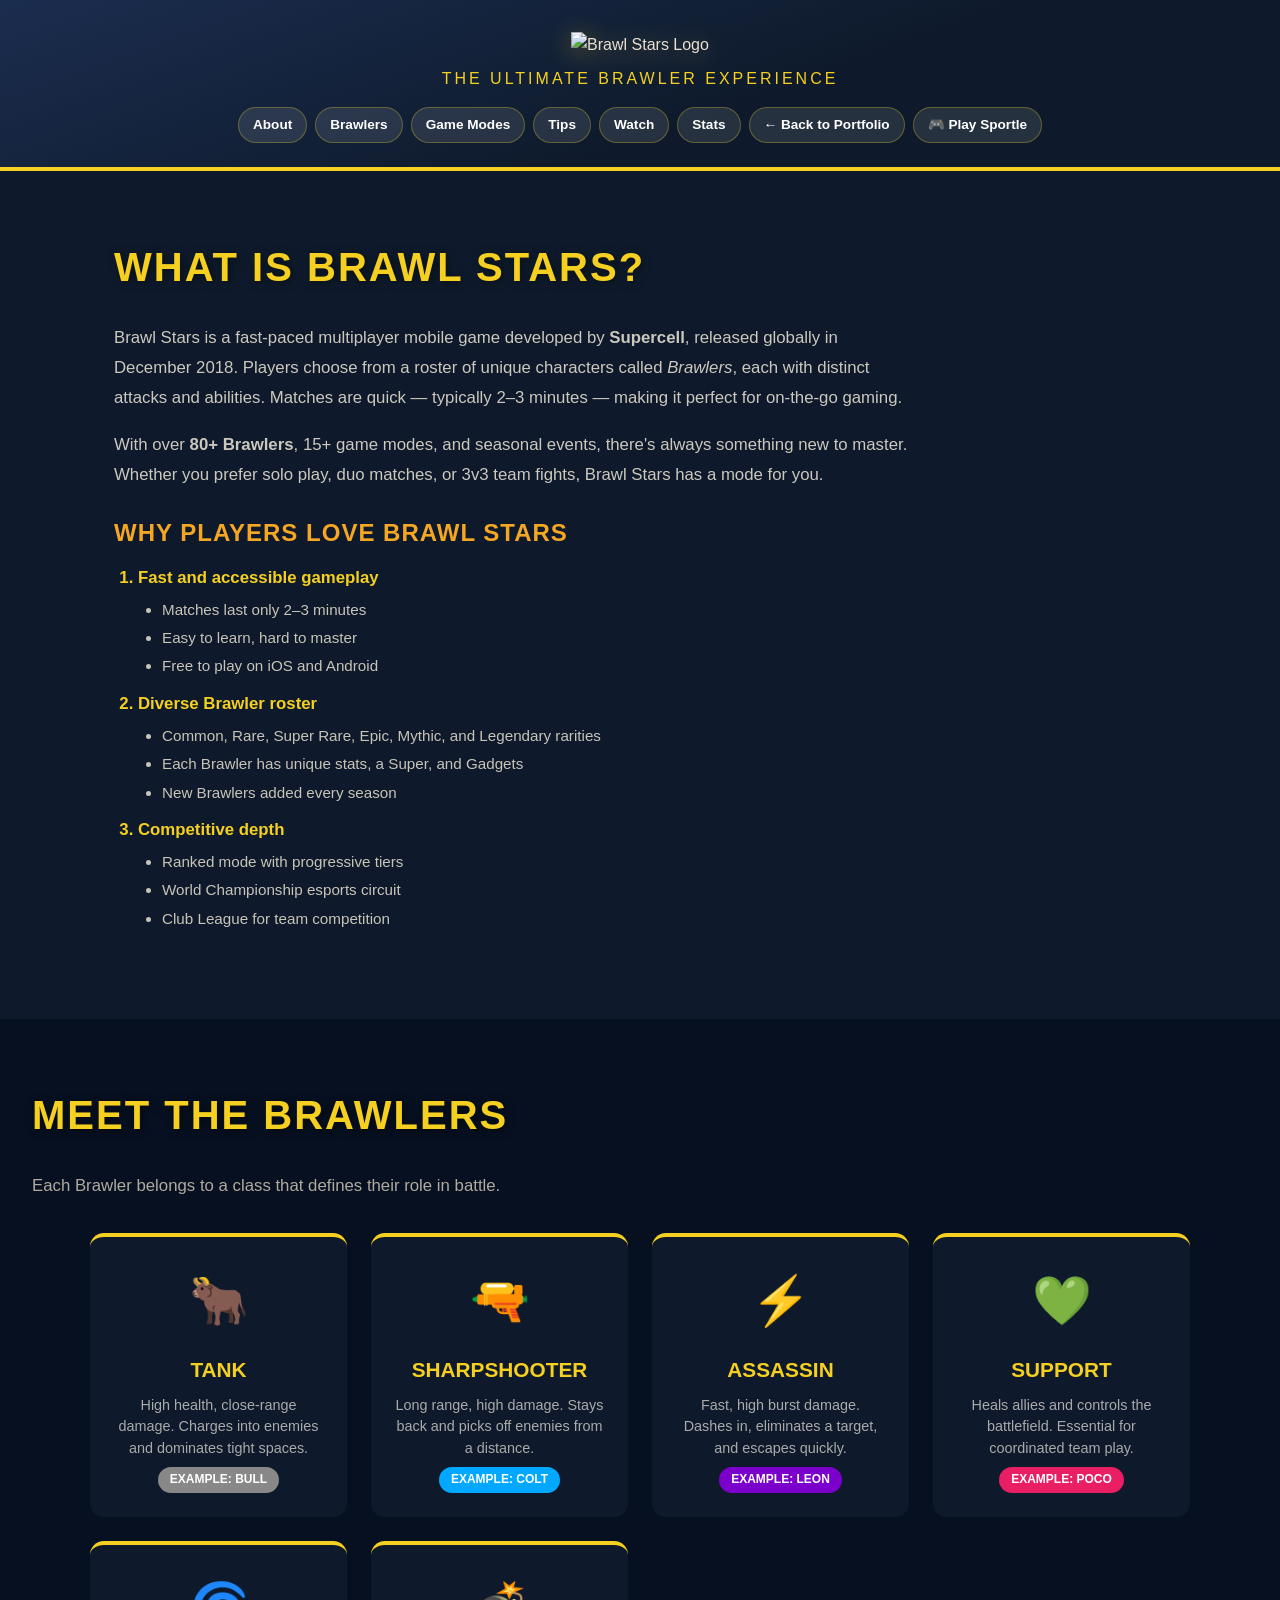
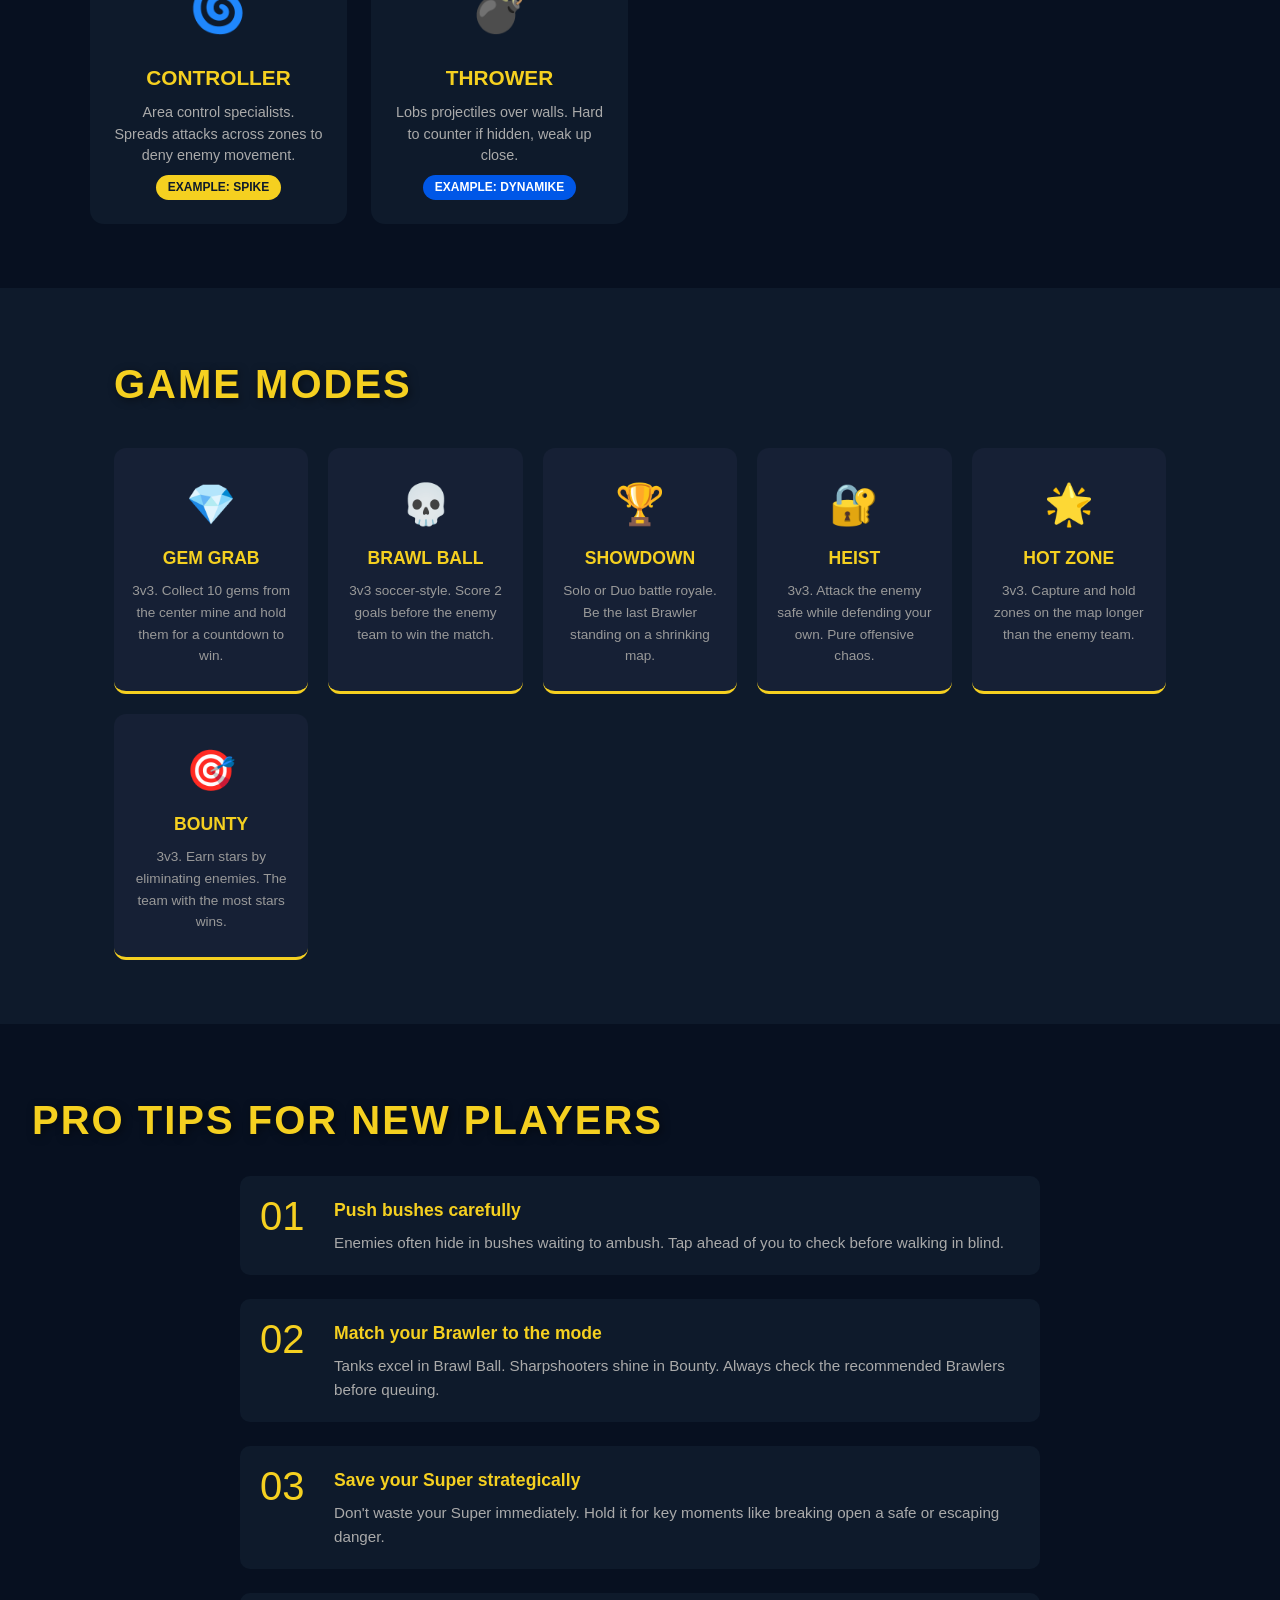
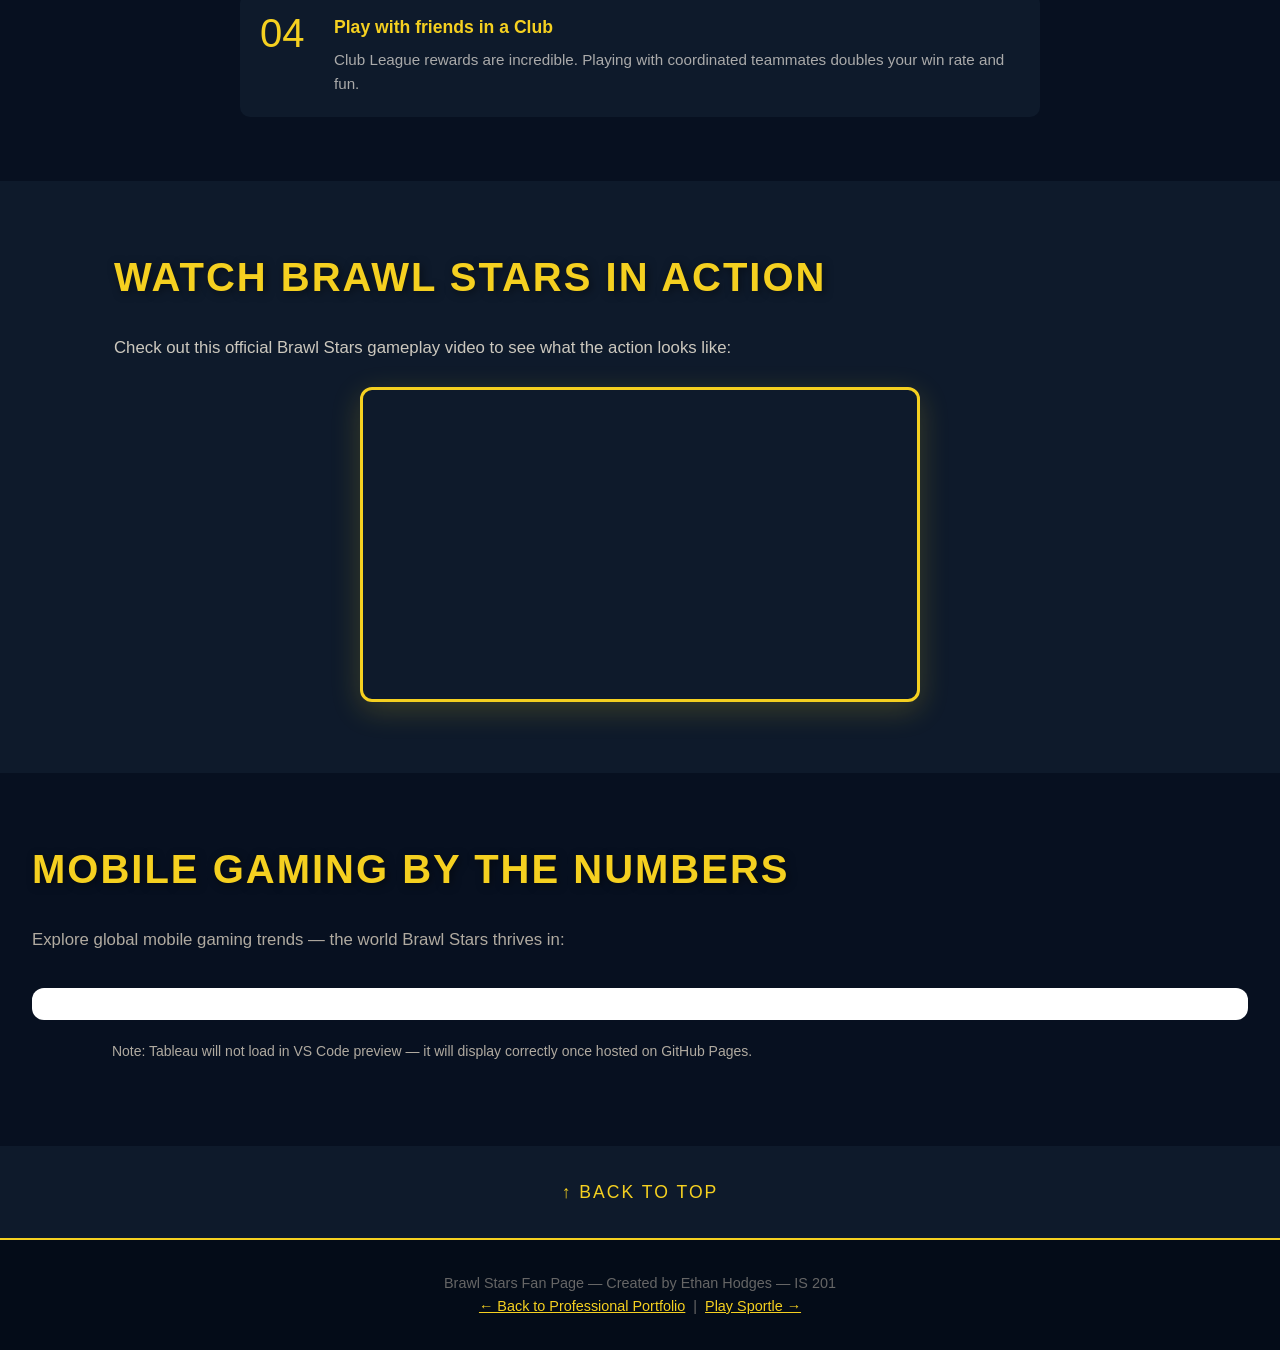
==== index.html @ b74e46ee "Rename scratch (3).html to index.html" ====
<!DOCTYPE html>
<html lang="en">
<head>
  <meta charset="UTF-8"/>
  <meta name="viewport" content="width=device-width, initial-scale=1.0"/>
  <title>Brawl Stars Fan Page</title>
  <link rel="stylesheet" href="styles2.css"/>
</head>
<body>

  <!-- On-page anchor target at the very top -->
  <a id="top"></a>

  <!-- Header / Nav -->
  <div class="bs-header">
    <div class="bs-logo-area">
      <img src="https://static.wikia.nocookie.net/logopedia/images/e/ec/Brawl-Stars-Icon.svg/revision/latest/scale-to-width-down/250?cb=20241020030356" alt="Brawl Stars Logo" class="logo-img"/>
      <p class="tagline">The Ultimate Brawler Experience</p>
    </div>
    <nav class="bs-nav">
      <a href="#about">About</a>
      <a href="#brawlers">Brawlers</a>
      <a href="#gamemodes">Game Modes</a>
      <a href="#tips">Tips</a>
      <a href="#watch">Watch</a>
      <a href="#stats">Stats</a>
      <a href="index.html">← Back to Portfolio</a>
      <a href="app.html">🎮 Play Sportle</a>
    </nav>
  </div>

  <!-- About Section -->
  <div id="about" class="bs-section">
    <h2 class="bs-heading">What is Brawl Stars?</h2>
    <p class="bs-text">
      Brawl Stars is a fast-paced multiplayer mobile game developed by <strong>Supercell</strong>, released globally in December 2018.
      Players choose from a roster of unique characters called <em>Brawlers</em>, each with distinct attacks and abilities.
      Matches are quick — typically 2–3 minutes — making it perfect for on-the-go gaming.
    </p>
    <p class="bs-text">
      With over <strong>80+ Brawlers</strong>, 15+ game modes, and seasonal events, there's always something new to master.
      Whether you prefer solo play, duo matches, or 3v3 team fights, Brawl Stars has a mode for you.
    </p>

    <!-- Ordered list with embedded unordered list — REQUIRED ELEMENT -->
    <h3 class="bs-subheading">Why Players Love Brawl Stars</h3>
    <ol class="bs-ol">
      <li>
        Fast and accessible gameplay
        <ul class="bs-ul">
          <li>Matches last only 2–3 minutes</li>
          <li>Easy to learn, hard to master</li>
          <li>Free to play on iOS and Android</li>
        </ul>
      </li>
      <li>
        Diverse Brawler roster
        <ul class="bs-ul">
          <li>Common, Rare, Super Rare, Epic, Mythic, and Legendary rarities</li>
          <li>Each Brawler has unique stats, a Super, and Gadgets</li>
          <li>New Brawlers added every season</li>
        </ul>
      </li>
      <li>
        Competitive depth
        <ul class="bs-ul">
          <li>Ranked mode with progressive tiers</li>
          <li>World Championship esports circuit</li>
          <li>Club League for team competition</li>
        </ul>
      </li>
    </ol>
  </div>

  <!-- Brawlers Section -->
  <div id="brawlers" class="bs-section bs-dark">
    <h2 class="bs-heading light">Meet the Brawlers</h2>
    <p class="bs-text light">Each Brawler belongs to a class that defines their role in battle.</p>

    <div class="brawler-grid">
      <div class="brawler-card tank">
        <img src="https://cdn.brawlstars.com/brawler/bull/avatar/bull_ava_base.png" 
             onerror="this.style.display='none'; this.nextElementSibling.style.display='flex'" 
             alt="Tank Brawler" class="brawler-img"/>
        <div class="brawler-fallback">🐂</div>
        <h4>Tank</h4>
        <p>High health, close-range damage. Charges into enemies and dominates tight spaces.</p>
        <span class="rarity-badge common">Example: Bull</span>
      </div>
      <div class="brawler-card sharpshooter">
        <img src="https://cdn.brawlstars.com/brawler/colt/avatar/colt_ava_base.png"
             onerror="this.style.display='none'; this.nextElementSibling.style.display='flex'"
             alt="Sharpshooter" class="brawler-img"/>
        <div class="brawler-fallback">🔫</div>
        <h4>Sharpshooter</h4>
        <p>Long range, high damage. Stays back and picks off enemies from a distance.</p>
        <span class="rarity-badge rare">Example: Colt</span>
      </div>
      <div class="brawler-card assassin">
        <div class="brawler-fallback" style="display:flex">⚡</div>
        <h4>Assassin</h4>
        <p>Fast, high burst damage. Dashes in, eliminates a target, and escapes quickly.</p>
        <span class="rarity-badge epic">Example: Leon</span>
      </div>
      <div class="brawler-card support">
        <div class="brawler-fallback" style="display:flex">💚</div>
        <h4>Support</h4>
        <p>Heals allies and controls the battlefield. Essential for coordinated team play.</p>
        <span class="rarity-badge mythic">Example: Poco</span>
      </div>
      <div class="brawler-card controller">
        <div class="brawler-fallback" style="display:flex">🌀</div>
        <h4>Controller</h4>
        <p>Area control specialists. Spreads attacks across zones to deny enemy movement.</p>
        <span class="rarity-badge legendary">Example: Spike</span>
      </div>
      <div class="brawler-card thrower">
        <div class="brawler-fallback" style="display:flex">💣</div>
        <h4>Thrower</h4>
        <p>Lobs projectiles over walls. Hard to counter if hidden, weak up close.</p>
        <span class="rarity-badge super-rare">Example: Dynamike</span>
      </div>
    </div>
  </div>

  <!-- Game Modes Section -->
  <div id="gamemodes" class="bs-section">
    <h2 class="bs-heading">Game Modes</h2>
    <div class="modes-grid">
      <div class="mode-card">
        <div class="mode-icon">💎</div>
        <h4>Gem Grab</h4>
        <p>3v3. Collect 10 gems from the center mine and hold them for a countdown to win.</p>
      </div>
      <div class="mode-card">
        <div class="mode-icon">💀</div>
        <h4>Brawl Ball</h4>
        <p>3v3 soccer-style. Score 2 goals before the enemy team to win the match.</p>
      </div>
      <div class="mode-card">
        <div class="mode-icon">🏆</div>
        <h4>Showdown</h4>
        <p>Solo or Duo battle royale. Be the last Brawler standing on a shrinking map.</p>
      </div>
      <div class="mode-card">
        <div class="mode-icon">🔐</div>
        <h4>Heist</h4>
        <p>3v3. Attack the enemy safe while defending your own. Pure offensive chaos.</p>
      </div>
      <div class="mode-card">
        <div class="mode-icon">🌟</div>
        <h4>Hot Zone</h4>
        <p>3v3. Capture and hold zones on the map longer than the enemy team.</p>
      </div>
      <div class="mode-card">
        <div class="mode-icon">🎯</div>
        <h4>Bounty</h4>
        <p>3v3. Earn stars by eliminating enemies. The team with the most stars wins.</p>
      </div>
    </div>
  </div>

  <!-- Tips Section -->
  <div id="tips" class="bs-section bs-dark">
    <h2 class="bs-heading light">Pro Tips for New Players</h2>
    <div class="tips-list">
      <div class="tip-item">
        <span class="tip-num">01</span>
        <div>
          <h4>Push bushes carefully</h4>
          <p>Enemies often hide in bushes waiting to ambush. Tap ahead of you to check before walking in blind.</p>
        </div>
      </div>
      <div class="tip-item">
        <span class="tip-num">02</span>
        <div>
          <h4>Match your Brawler to the mode</h4>
          <p>Tanks excel in Brawl Ball. Sharpshooters shine in Bounty. Always check the recommended Brawlers before queuing.</p>
        </div>
      </div>
      <div class="tip-item">
        <span class="tip-num">03</span>
        <div>
          <h4>Save your Super strategically</h4>
          <p>Don't waste your Super immediately. Hold it for key moments like breaking open a safe or escaping danger.</p>
        </div>
      </div>
      <div class="tip-item">
        <span class="tip-num">04</span>
        <div>
          <h4>Play with friends in a Club</h4>
          <p>Club League rewards are incredible. Playing with coordinated teammates doubles your win rate and fun.</p>
        </div>
      </div>
    </div>
  </div>

  <!-- Watch / YouTube Section — REQUIRED embedded video -->
  <div id="watch" class="bs-section">
    <h2 class="bs-heading">Watch Brawl Stars in Action</h2>
    <p class="bs-text">Check out this official Brawl Stars gameplay video to see what the action looks like:</p>
    <div class="video-wrap">
      <iframe 
        width="560" 
        height="315" 
        src="https://www.youtube.com/embed/aAvoNk-joZI" 
        title="Brawl Stars Gameplay" 
        frameborder="0" 
        allow="accelerometer; autoplay; clipboard-write; encrypted-media; gyroscope; picture-in-picture; web-share" 
        allowfullscreen>
      </iframe>
    </div>
  </div>

  <!-- Tableau Stats Section — REQUIRED embedded Tableau -->
  <div id="stats" class="bs-section bs-dark">
    <h2 class="bs-heading light">Mobile Gaming by the Numbers</h2>
    <p class="bs-text light">Explore global mobile gaming trends — the world Brawl Stars thrives in:</p>
    <div class="tableau-wrap">
      <div class='tableauPlaceholder' id='viz1776821551490' style='position: relative'><noscript><a href='#'><img alt='Dashboard: World Map 820 ' src='https:&#47;&#47;public.tableau.com&#47;static&#47;images&#47;3P&#47;3P4RDXJHR&#47;1_rss.png' style='border: none' /></a></noscript><object class='tableauViz' style='display:none;'><param name='host_url' value='https%3A%2F%2Fpublic.tableau.com%2F' /> <param name='embed_code_version' value='3' /> <param name='path' value='shared&#47;3P4RDXJHR' /> <param name='toolbar' value='yes' /><param name='static_image' value='https:&#47;&#47;public.tableau.com&#47;static&#47;images&#47;3P&#47;3P4RDXJHR&#47;1.png' /> <param name='animate_transition' value='yes' /><param name='display_static_image' value='yes' /><param name='display_spinner' value='yes' /><param name='display_overlay' value='yes' /><param name='display_count' value='yes' /><param name='language' value='en-US' /></object></div><script type='text/javascript'>var divElement = document.getElementById('viz1776821551490'); var vizElement = divElement.getElementsByTagName('object')[0]; vizElement.style.width='820px';vizElement.style.height='577px'; var scriptElement = document.createElement('script'); scriptElement.src = 'https://public.tableau.com/javascripts/api/viz_v1.js'; vizElement.parentNode.insertBefore(scriptElement, vizElement);</script>
    </div>
    <p class="bs-text light" style="text-align:center; margin-top:1rem;">
      <small>Note: Tableau will not load in VS Code preview — it will display correctly once hosted on GitHub Pages.</small>
    </p>
  </div>

  <!-- Back to top anchor link — REQUIRED on-page anchor -->
  <div class="back-to-top">
    <a href="#top">↑ Back to Top</a>
  </div>

  <!-- Footer -->
  <div class="bs-footer">
    <p>Brawl Stars Fan Page &mdash; Created by Ethan Hodges &mdash; IS 201</p>
    <p><a href="index.html" style="color:#f5d020;">← Back to Professional Portfolio</a> &nbsp;|&nbsp; <a href="app.html" style="color:#f5d020;">Play Sportle →</a></p>
  </div>

</body>
</html>
---- styles2.css ----
/* styles2.css — Custom stylesheet for Brawl Stars Scratch Page */
/* Required: 4+ style definitions, font color, font family, 3+ divs for positioning */

/* ── 1. Global Reset & Font Family ── */
* {
  margin: 0;
  padding: 0;
  box-sizing: border-box;
}

body {
  font-family: 'Segoe UI', 'Arial Rounded MT Bold', Arial, sans-serif;
  background-color: #0e1a2b;
  color: #e8e0d0;
  line-height: 1.6;
}

/* ── 2. Header Div ── */
.bs-header {
  background: linear-gradient(160deg, #1b2d4f 0%, #0e1a2b 60%);
  border-bottom: 4px solid #f5d020;
  padding: 2rem 1.5rem 1.5rem;
  text-align: center;
  position: relative;
}

.bs-logo-area {
  margin-bottom: 1rem;
}

.logo-img {
  max-width: 300px;
  width: 80%;
  filter: drop-shadow(0 4px 12px rgba(245,208,32,0.4));
}

.tagline {
  font-size: 1rem;
  color: #f5d020;
  letter-spacing: 3px;
  text-transform: uppercase;
  margin-top: 0.5rem;
  font-family: 'Impact', Arial Narrow, sans-serif;
}

/* ── 3. Navigation ── */
.bs-nav {
  display: flex;
  flex-wrap: wrap;
  justify-content: center;
  gap: 0.5rem;
  margin-top: 1rem;
}

.bs-nav a {
  color: #fff;
  text-decoration: none;
  background: rgba(255,255,255,0.1);
  padding: 6px 14px;
  border-radius: 20px;
  font-size: 0.85rem;
  font-weight: bold;
  transition: background 0.2s, color 0.2s;
  border: 1px solid rgba(245,208,32,0.3);
}

.bs-nav a:hover {
  background: #f5d020;
  color: #0e1a2b;
}

/* ── 4. Section Divs ── */
.bs-section {
  max-width: 1100px;
  margin: 0 auto;
  padding: 4rem 1.5rem;
}

.bs-dark {
  max-width: 100%;
  background: #071020;
  padding: 4rem 2rem;
}

.bs-dark .bs-section {
  max-width: 1100px;
  margin: 0 auto;
  padding: 0;
}

/* ── 5. Headings — font color ── */
.bs-heading {
  font-family: 'Impact', 'Arial Narrow', sans-serif;
  font-size: 2.5rem;
  color: #f5d020;
  text-transform: uppercase;
  letter-spacing: 2px;
  margin-bottom: 1.5rem;
  text-shadow: 2px 2px 8px rgba(0,0,0,0.5);
}

.bs-heading.light {
  color: #f5d020;
}

.bs-subheading {
  font-family: 'Impact', 'Arial Narrow', sans-serif;
  font-size: 1.5rem;
  color: #f5a623;
  margin: 1.5rem 0 0.75rem;
  text-transform: uppercase;
  letter-spacing: 1px;
}

/* ── 6. Body Text — font color + font family ── */
.bs-text {
  font-family: 'Segoe UI', Arial, sans-serif;
  font-size: 1.05rem;
  color: #ccc8be;
  max-width: 800px;
  margin-bottom: 1rem;
  line-height: 1.8;
}

.bs-text.light {
  color: #b0aaa0;
}

/* ── 7. Ordered/Unordered Lists ── */
.bs-ol {
  font-family: 'Segoe UI', Arial, sans-serif;
  color: #e8e0d0;
  padding-left: 1.5rem;
  margin-bottom: 1.5rem;
}

.bs-ol > li {
  font-size: 1.05rem;
  margin-bottom: 0.75rem;
  font-weight: bold;
  color: #f5d020;
}

.bs-ul {
  list-style-type: disc;
  padding-left: 1.5rem;
  margin-top: 0.4rem;
}

.bs-ul li {
  font-size: 0.95rem;
  color: #c8c4b8;
  font-weight: normal;
  margin-bottom: 0.25rem;
}

/* ── 8. Brawler Grid Div ── */
.brawler-grid {
  display: grid;
  grid-template-columns: repeat(auto-fit, minmax(220px, 1fr));
  gap: 1.5rem;
  margin-top: 2rem;
  max-width: 1100px;
  margin-left: auto;
  margin-right: auto;
}

.brawler-card {
  background: #0e1a2b;
  border-radius: 14px;
  padding: 1.5rem;
  text-align: center;
  border-top: 4px solid #f5d020;
  transition: transform 0.25s ease, box-shadow 0.25s ease;
}

.brawler-card:hover {
  transform: translateY(-6px);
  box-shadow: 0 12px 30px rgba(245,208,32,0.2);
}

.brawler-card h4 {
  font-family: 'Impact', Arial Narrow, sans-serif;
  font-size: 1.3rem;
  color: #f5d020;
  text-transform: uppercase;
  margin-bottom: 0.5rem;
}

.brawler-card p {
  font-size: 0.9rem;
  color: #aaa;
  line-height: 1.5;
}

.brawler-img {
  width: 80px;
  height: 80px;
  object-fit: contain;
  margin-bottom: 0.75rem;
}

.brawler-fallback {
  font-size: 3rem;
  display: none;
  justify-content: center;
  align-items: center;
  width: 80px;
  height: 80px;
  margin: 0 auto 0.75rem;
}

/* Rarity badge colors */
.rarity-badge {
  display: inline-block;
  padding: 3px 12px;
  border-radius: 20px;
  font-size: 0.75rem;
  font-weight: bold;
  margin-top: 0.5rem;
  text-transform: uppercase;
}
.common     { background: #888; color: #fff; }
.rare       { background: #00a8ff; color: #fff; }
.super-rare { background: #0057e7; color: #fff; }
.epic       { background: #7b00cc; color: #fff; }
.mythic     { background: #e91e63; color: #fff; }
.legendary  { background: #f5d020; color: #0e1a2b; }

/* ── 9. Game Modes Grid Div ── */
.modes-grid {
  display: grid;
  grid-template-columns: repeat(auto-fit, minmax(180px, 1fr));
  gap: 1.25rem;
  margin-top: 2rem;
}

.mode-card {
  background: #162035;
  border-radius: 12px;
  padding: 1.5rem 1rem;
  text-align: center;
  border-bottom: 3px solid #f5d020;
  transition: transform 0.2s;
}

.mode-card:hover {
  transform: scale(1.04);
}

.mode-icon {
  font-size: 2.5rem;
  margin-bottom: 0.5rem;
}

.mode-card h4 {
  font-family: 'Impact', Arial Narrow, sans-serif;
  color: #f5d020;
  font-size: 1.1rem;
  text-transform: uppercase;
  margin-bottom: 0.5rem;
}

.mode-card p {
  font-size: 0.85rem;
  color: #999;
}

/* ── 10. Tips Div ── */
.tips-list {
  max-width: 800px;
  margin: 0 auto;
  display: flex;
  flex-direction: column;
  gap: 1.5rem;
}

.tip-item {
  display: flex;
  align-items: flex-start;
  gap: 1.5rem;
  background: #0e1a2b;
  padding: 1.25rem;
  border-radius: 10px;
}

.tip-num {
  font-family: 'Impact', Arial Narrow, sans-serif;
  font-size: 2.5rem;
  color: #f5d020;
  line-height: 1;
  min-width: 50px;
}

.tip-item h4 {
  font-family: 'Segoe UI', Arial, sans-serif;
  color: #f5d020;
  font-size: 1.1rem;
  margin-bottom: 0.4rem;
}

.tip-item p {
  font-size: 0.95rem;
  color: #aaa;
}

/* ── 11. Video Div ── */
.video-wrap {
  text-align: center;
  margin-top: 1.5rem;
}

.video-wrap iframe {
  max-width: 100%;
  border-radius: 12px;
  border: 3px solid #f5d020;
  box-shadow: 0 8px 30px rgba(245,208,32,0.2);
}

/* ── 12. Tableau Div ── */
.tableau-wrap {
  margin-top: 2rem;
  background: #fff;
  border-radius: 12px;
  overflow: hidden;
  padding: 1rem;
}

/* ── 13. Back to Top + Footer ── */
.back-to-top {
  text-align: center;
  padding: 2rem;
  background: #0e1a2b;
}

.back-to-top a {
  color: #f5d020;
  font-family: 'Impact', Arial Narrow, sans-serif;
  font-size: 1.1rem;
  letter-spacing: 2px;
  text-decoration: none;
  text-transform: uppercase;
  transition: opacity 0.2s;
}

.back-to-top a:hover {
  opacity: 0.7;
}

.bs-footer {
  background: #040c18;
  text-align: center;
  padding: 2rem;
  font-size: 0.9rem;
  color: #666;
  border-top: 2px solid #f5d020;
}

/* ── 14. Custom Background Color (body already set, extra section) ── */
.bs-dark {
  background-color: #071020;
}

/* ── 15. Responsive ── */
@media (max-width: 600px) {
  .bs-heading { font-size: 1.8rem; }
  .brawler-grid, .modes-grid { grid-template-columns: 1fr 1fr; }
  .tip-item { flex-direction: column; gap: 0.5rem; }
}
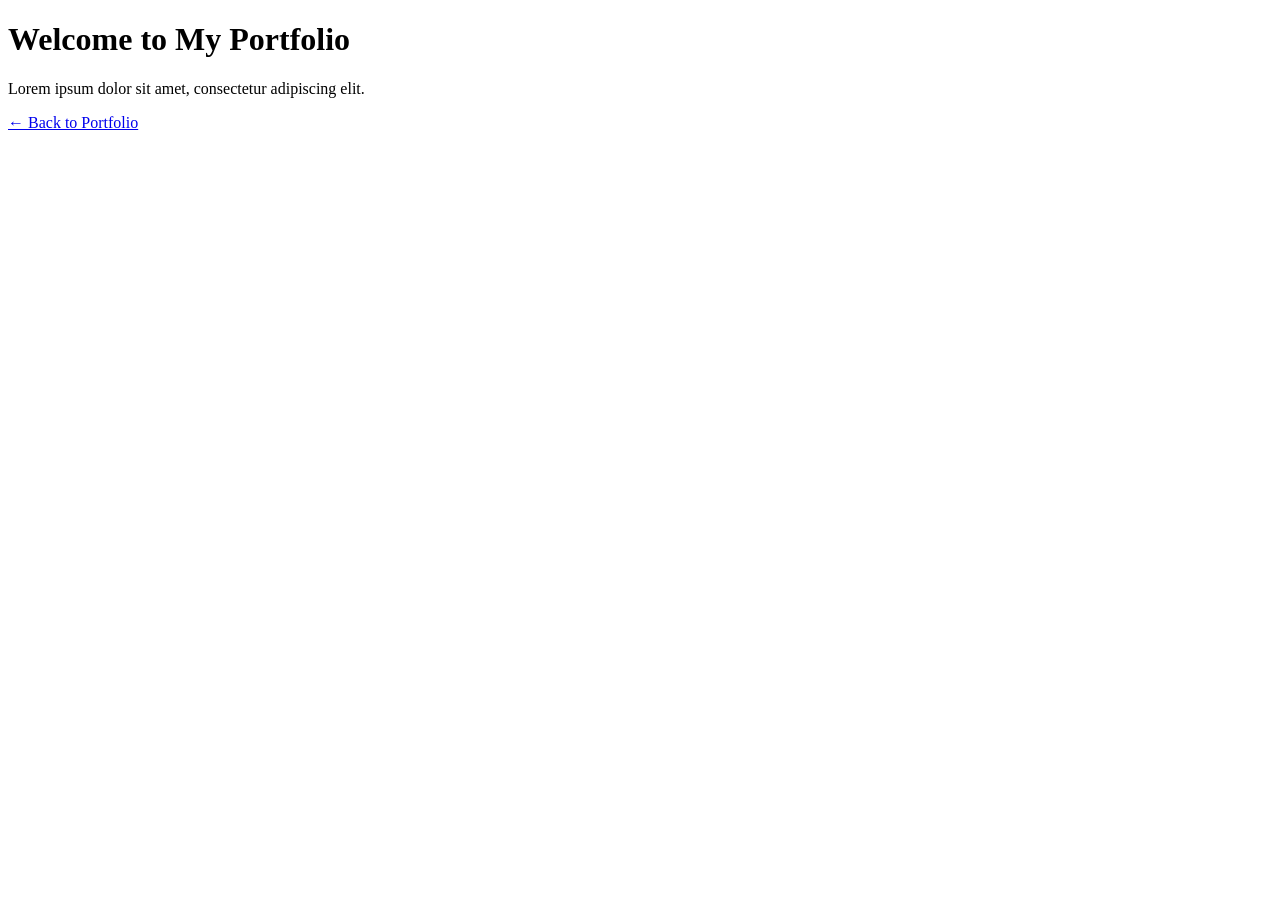
==== commit 422eda9c: "Update index.html to change the link to Portfolio" ====
--- a/index.html
+++ b/index.html
@@ -1,239 +1,15 @@
 <!DOCTYPE html>
 <html lang="en">
 <head>
-  <meta charset="UTF-8"/>
-  <meta name="viewport" content="width=device-width, initial-scale=1.0"/>
-  <title>Brawl Stars Fan Page</title>
-  <link rel="stylesheet" href="styles2.css"/>
+    <meta charset="UTF-8">
+    <meta name="viewport" content="width=device-width, initial-scale=1.0">
+    <title>My Portfolio</title>
 </head>
 <body>
-
-  <!-- On-page anchor target at the very top -->
-  <a id="top"></a>
-
-  <!-- Header / Nav -->
-  <div class="bs-header">
-    <div class="bs-logo-area">
-      <img src="https://static.wikia.nocookie.net/logopedia/images/e/ec/Brawl-Stars-Icon.svg/revision/latest/scale-to-width-down/250?cb=20241020030356" alt="Brawl Stars Logo" class="logo-img"/>
-      <p class="tagline">The Ultimate Brawler Experience</p>
-    </div>
-    <nav class="bs-nav">
-      <a href="#about">About</a>
-      <a href="#brawlers">Brawlers</a>
-      <a href="#gamemodes">Game Modes</a>
-      <a href="#tips">Tips</a>
-      <a href="#watch">Watch</a>
-      <a href="#stats">Stats</a>
-      <a href="index.html">← Back to Portfolio</a>
-      <a href="app.html">🎮 Play Sportle</a>
-    </nav>
-  </div>
-
-  <!-- About Section -->
-  <div id="about" class="bs-section">
-    <h2 class="bs-heading">What is Brawl Stars?</h2>
-    <p class="bs-text">
-      Brawl Stars is a fast-paced multiplayer mobile game developed by <strong>Supercell</strong>, released globally in December 2018.
-      Players choose from a roster of unique characters called <em>Brawlers</em>, each with distinct attacks and abilities.
-      Matches are quick — typically 2–3 minutes — making it perfect for on-the-go gaming.
-    </p>
-    <p class="bs-text">
-      With over <strong>80+ Brawlers</strong>, 15+ game modes, and seasonal events, there's always something new to master.
-      Whether you prefer solo play, duo matches, or 3v3 team fights, Brawl Stars has a mode for you.
-    </p>
-
-    <!-- Ordered list with embedded unordered list — REQUIRED ELEMENT -->
-    <h3 class="bs-subheading">Why Players Love Brawl Stars</h3>
-    <ol class="bs-ol">
-      <li>
-        Fast and accessible gameplay
-        <ul class="bs-ul">
-          <li>Matches last only 2–3 minutes</li>
-          <li>Easy to learn, hard to master</li>
-          <li>Free to play on iOS and Android</li>
-        </ul>
-      </li>
-      <li>
-        Diverse Brawler roster
-        <ul class="bs-ul">
-          <li>Common, Rare, Super Rare, Epic, Mythic, and Legendary rarities</li>
-          <li>Each Brawler has unique stats, a Super, and Gadgets</li>
-          <li>New Brawlers added every season</li>
-        </ul>
-      </li>
-      <li>
-        Competitive depth
-        <ul class="bs-ul">
-          <li>Ranked mode with progressive tiers</li>
-          <li>World Championship esports circuit</li>
-          <li>Club League for team competition</li>
-        </ul>
-      </li>
-    </ol>
-  </div>
-
-  <!-- Brawlers Section -->
-  <div id="brawlers" class="bs-section bs-dark">
-    <h2 class="bs-heading light">Meet the Brawlers</h2>
-    <p class="bs-text light">Each Brawler belongs to a class that defines their role in battle.</p>
-
-    <div class="brawler-grid">
-      <div class="brawler-card tank">
-        <img src="https://cdn.brawlstars.com/brawler/bull/avatar/bull_ava_base.png" 
-             onerror="this.style.display='none'; this.nextElementSibling.style.display='flex'" 
-             alt="Tank Brawler" class="brawler-img"/>
-        <div class="brawler-fallback">🐂</div>
-        <h4>Tank</h4>
-        <p>High health, close-range damage. Charges into enemies and dominates tight spaces.</p>
-        <span class="rarity-badge common">Example: Bull</span>
-      </div>
-      <div class="brawler-card sharpshooter">
-        <img src="https://cdn.brawlstars.com/brawler/colt/avatar/colt_ava_base.png"
-             onerror="this.style.display='none'; this.nextElementSibling.style.display='flex'"
-             alt="Sharpshooter" class="brawler-img"/>
-        <div class="brawler-fallback">🔫</div>
-        <h4>Sharpshooter</h4>
-        <p>Long range, high damage. Stays back and picks off enemies from a distance.</p>
-        <span class="rarity-badge rare">Example: Colt</span>
-      </div>
-      <div class="brawler-card assassin">
-        <div class="brawler-fallback" style="display:flex">⚡</div>
-        <h4>Assassin</h4>
-        <p>Fast, high burst damage. Dashes in, eliminates a target, and escapes quickly.</p>
-        <span class="rarity-badge epic">Example: Leon</span>
-      </div>
-      <div class="brawler-card support">
-        <div class="brawler-fallback" style="display:flex">💚</div>
-        <h4>Support</h4>
-        <p>Heals allies and controls the battlefield. Essential for coordinated team play.</p>
-        <span class="rarity-badge mythic">Example: Poco</span>
-      </div>
-      <div class="brawler-card controller">
-        <div class="brawler-fallback" style="display:flex">🌀</div>
-        <h4>Controller</h4>
-        <p>Area control specialists. Spreads attacks across zones to deny enemy movement.</p>
-        <span class="rarity-badge legendary">Example: Spike</span>
-      </div>
-      <div class="brawler-card thrower">
-        <div class="brawler-fallback" style="display:flex">💣</div>
-        <h4>Thrower</h4>
-        <p>Lobs projectiles over walls. Hard to counter if hidden, weak up close.</p>
-        <span class="rarity-badge super-rare">Example: Dynamike</span>
-      </div>
-    </div>
-  </div>
-
-  <!-- Game Modes Section -->
-  <div id="gamemodes" class="bs-section">
-    <h2 class="bs-heading">Game Modes</h2>
-    <div class="modes-grid">
-      <div class="mode-card">
-        <div class="mode-icon">💎</div>
-        <h4>Gem Grab</h4>
-        <p>3v3. Collect 10 gems from the center mine and hold them for a countdown to win.</p>
-      </div>
-      <div class="mode-card">
-        <div class="mode-icon">💀</div>
-        <h4>Brawl Ball</h4>
-        <p>3v3 soccer-style. Score 2 goals before the enemy team to win the match.</p>
-      </div>
-      <div class="mode-card">
-        <div class="mode-icon">🏆</div>
-        <h4>Showdown</h4>
-        <p>Solo or Duo battle royale. Be the last Brawler standing on a shrinking map.</p>
-      </div>
-      <div class="mode-card">
-        <div class="mode-icon">🔐</div>
-        <h4>Heist</h4>
-        <p>3v3. Attack the enemy safe while defending your own. Pure offensive chaos.</p>
-      </div>
-      <div class="mode-card">
-        <div class="mode-icon">🌟</div>
-        <h4>Hot Zone</h4>
-        <p>3v3. Capture and hold zones on the map longer than the enemy team.</p>
-      </div>
-      <div class="mode-card">
-        <div class="mode-icon">🎯</div>
-        <h4>Bounty</h4>
-        <p>3v3. Earn stars by eliminating enemies. The team with the most stars wins.</p>
-      </div>
-    </div>
-  </div>
-
-  <!-- Tips Section -->
-  <div id="tips" class="bs-section bs-dark">
-    <h2 class="bs-heading light">Pro Tips for New Players</h2>
-    <div class="tips-list">
-      <div class="tip-item">
-        <span class="tip-num">01</span>
-        <div>
-          <h4>Push bushes carefully</h4>
-          <p>Enemies often hide in bushes waiting to ambush. Tap ahead of you to check before walking in blind.</p>
-        </div>
-      </div>
-      <div class="tip-item">
-        <span class="tip-num">02</span>
-        <div>
-          <h4>Match your Brawler to the mode</h4>
-          <p>Tanks excel in Brawl Ball. Sharpshooters shine in Bounty. Always check the recommended Brawlers before queuing.</p>
-        </div>
-      </div>
-      <div class="tip-item">
-        <span class="tip-num">03</span>
-        <div>
-          <h4>Save your Super strategically</h4>
-          <p>Don't waste your Super immediately. Hold it for key moments like breaking open a safe or escaping danger.</p>
-        </div>
-      </div>
-      <div class="tip-item">
-        <span class="tip-num">04</span>
-        <div>
-          <h4>Play with friends in a Club</h4>
-          <p>Club League rewards are incredible. Playing with coordinated teammates doubles your win rate and fun.</p>
-        </div>
-      </div>
-    </div>
-  </div>
-
-  <!-- Watch / YouTube Section — REQUIRED embedded video -->
-  <div id="watch" class="bs-section">
-    <h2 class="bs-heading">Watch Brawl Stars in Action</h2>
-    <p class="bs-text">Check out this official Brawl Stars gameplay video to see what the action looks like:</p>
-    <div class="video-wrap">
-      <iframe 
-        width="560" 
-        height="315" 
-        src="https://www.youtube.com/embed/aAvoNk-joZI" 
-        title="Brawl Stars Gameplay" 
-        frameborder="0" 
-        allow="accelerometer; autoplay; clipboard-write; encrypted-media; gyroscope; picture-in-picture; web-share" 
-        allowfullscreen>
-      </iframe>
-    </div>
-  </div>
-
-  <!-- Tableau Stats Section — REQUIRED embedded Tableau -->
-  <div id="stats" class="bs-section bs-dark">
-    <h2 class="bs-heading light">Mobile Gaming by the Numbers</h2>
-    <p class="bs-text light">Explore global mobile gaming trends — the world Brawl Stars thrives in:</p>
-    <div class="tableau-wrap">
-      <div class='tableauPlaceholder' id='viz1776821551490' style='position: relative'><noscript><a href='#'><img alt='Dashboard: World Map 820 ' src='https:&#47;&#47;public.tableau.com&#47;static&#47;images&#47;3P&#47;3P4RDXJHR&#47;1_rss.png' style='border: none' /></a></noscript><object class='tableauViz' style='display:none;'><param name='host_url' value='https%3A%2F%2Fpublic.tableau.com%2F' /> <param name='embed_code_version' value='3' /> <param name='path' value='shared&#47;3P4RDXJHR' /> <param name='toolbar' value='yes' /><param name='static_image' value='https:&#47;&#47;public.tableau.com&#47;static&#47;images&#47;3P&#47;3P4RDXJHR&#47;1.png' /> <param name='animate_transition' value='yes' /><param name='display_static_image' value='yes' /><param name='display_spinner' value='yes' /><param name='display_overlay' value='yes' /><param name='display_count' value='yes' /><param name='language' value='en-US' /></object></div><script type='text/javascript'>var divElement = document.getElementById('viz1776821551490'); var vizElement = divElement.getElementsByTagName('object')[0]; vizElement.style.width='820px';vizElement.style.height='577px'; var scriptElement = document.createElement('script'); scriptElement.src = 'https://public.tableau.com/javascripts/api/viz_v1.js'; vizElement.parentNode.insertBefore(scriptElement, vizElement);</script>
-    </div>
-    <p class="bs-text light" style="text-align:center; margin-top:1rem;">
-      <small>Note: Tableau will not load in VS Code preview — it will display correctly once hosted on GitHub Pages.</small>
-    </p>
-  </div>
-
-  <!-- Back to top anchor link — REQUIRED on-page anchor -->
-  <div class="back-to-top">
-    <a href="#top">↑ Back to Top</a>
-  </div>
-
-  <!-- Footer -->
-  <div class="bs-footer">
-    <p>Brawl Stars Fan Page &mdash; Created by Ethan Hodges &mdash; IS 201</p>
-    <p><a href="index.html" style="color:#f5d020;">← Back to Professional Portfolio</a> &nbsp;|&nbsp; <a href="app.html" style="color:#f5d020;">Play Sportle →</a></p>
-  </div>
-
+    <h1>Welcome to My Portfolio</h1>
+    <p>Lorem ipsum dolor sit amet, consectetur adipiscing elit.</p>
+    <!-- other content -->
+    <a href="home.html">← Back to Portfolio</a>
+    <!-- more content -->
 </body>
-</html>
+</html>
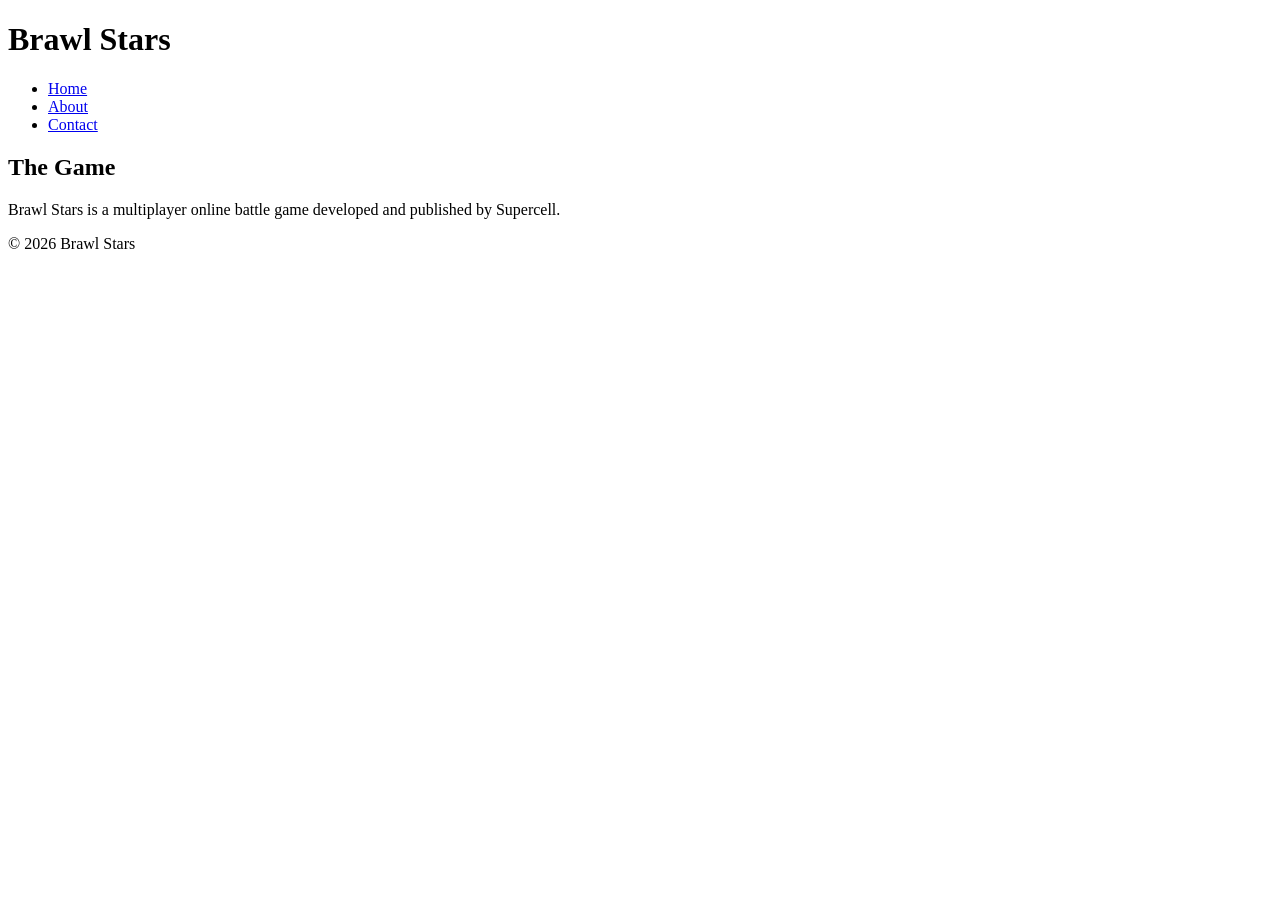
==== commit 746c4050: "Restore index.html with original Brawl Stars content, updated portfolio link" ====
--- a/index.html
+++ b/index.html
@@ -3,13 +3,28 @@
 <head>
     <meta charset="UTF-8">
     <meta name="viewport" content="width=device-width, initial-scale=1.0">
-    <title>My Portfolio</title>
+    <title>Brawl Stars Page</title>
+    <link rel="stylesheet" href="styles.css">
 </head>
 <body>
-    <h1>Welcome to My Portfolio</h1>
-    <p>Lorem ipsum dolor sit amet, consectetur adipiscing elit.</p>
-    <!-- other content -->
-    <a href="home.html">← Back to Portfolio</a>
-    <!-- more content -->
+    <header>
+        <h1>Brawl Stars</h1>
+        <nav>
+            <ul>
+                <li><a href="home.html">Home</a></li>
+                <li><a href="index.html">About</a></li>
+                <li><a href="contact.html">Contact</a></li>
+            </ul>
+        </nav>
+    </header>
+    <main>
+        <section>
+            <h2>The Game</h2>
+            <p>Brawl Stars is a multiplayer online battle game developed and published by Supercell.</p>
+        </section>
+    </main>
+    <footer>
+        <p>&copy; 2026 Brawl Stars</p>
+    </footer>
 </body>
 </html>
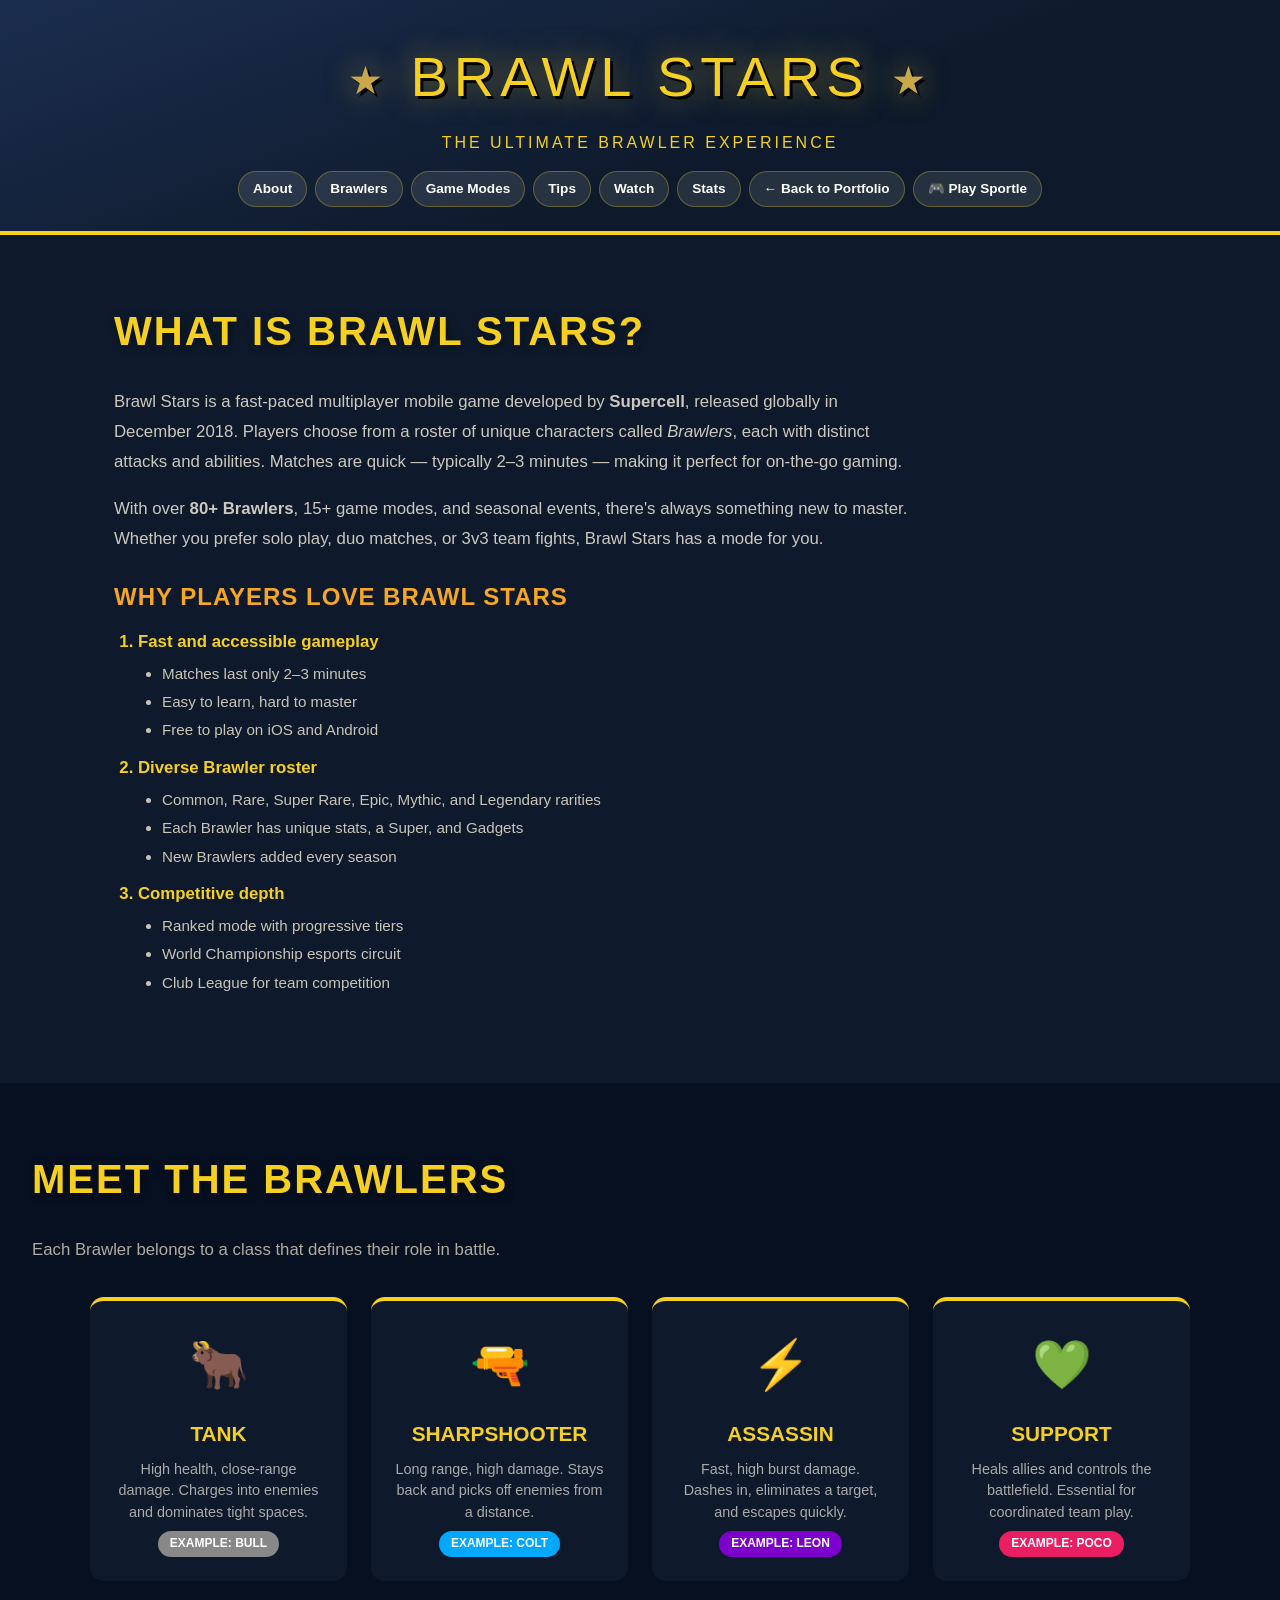
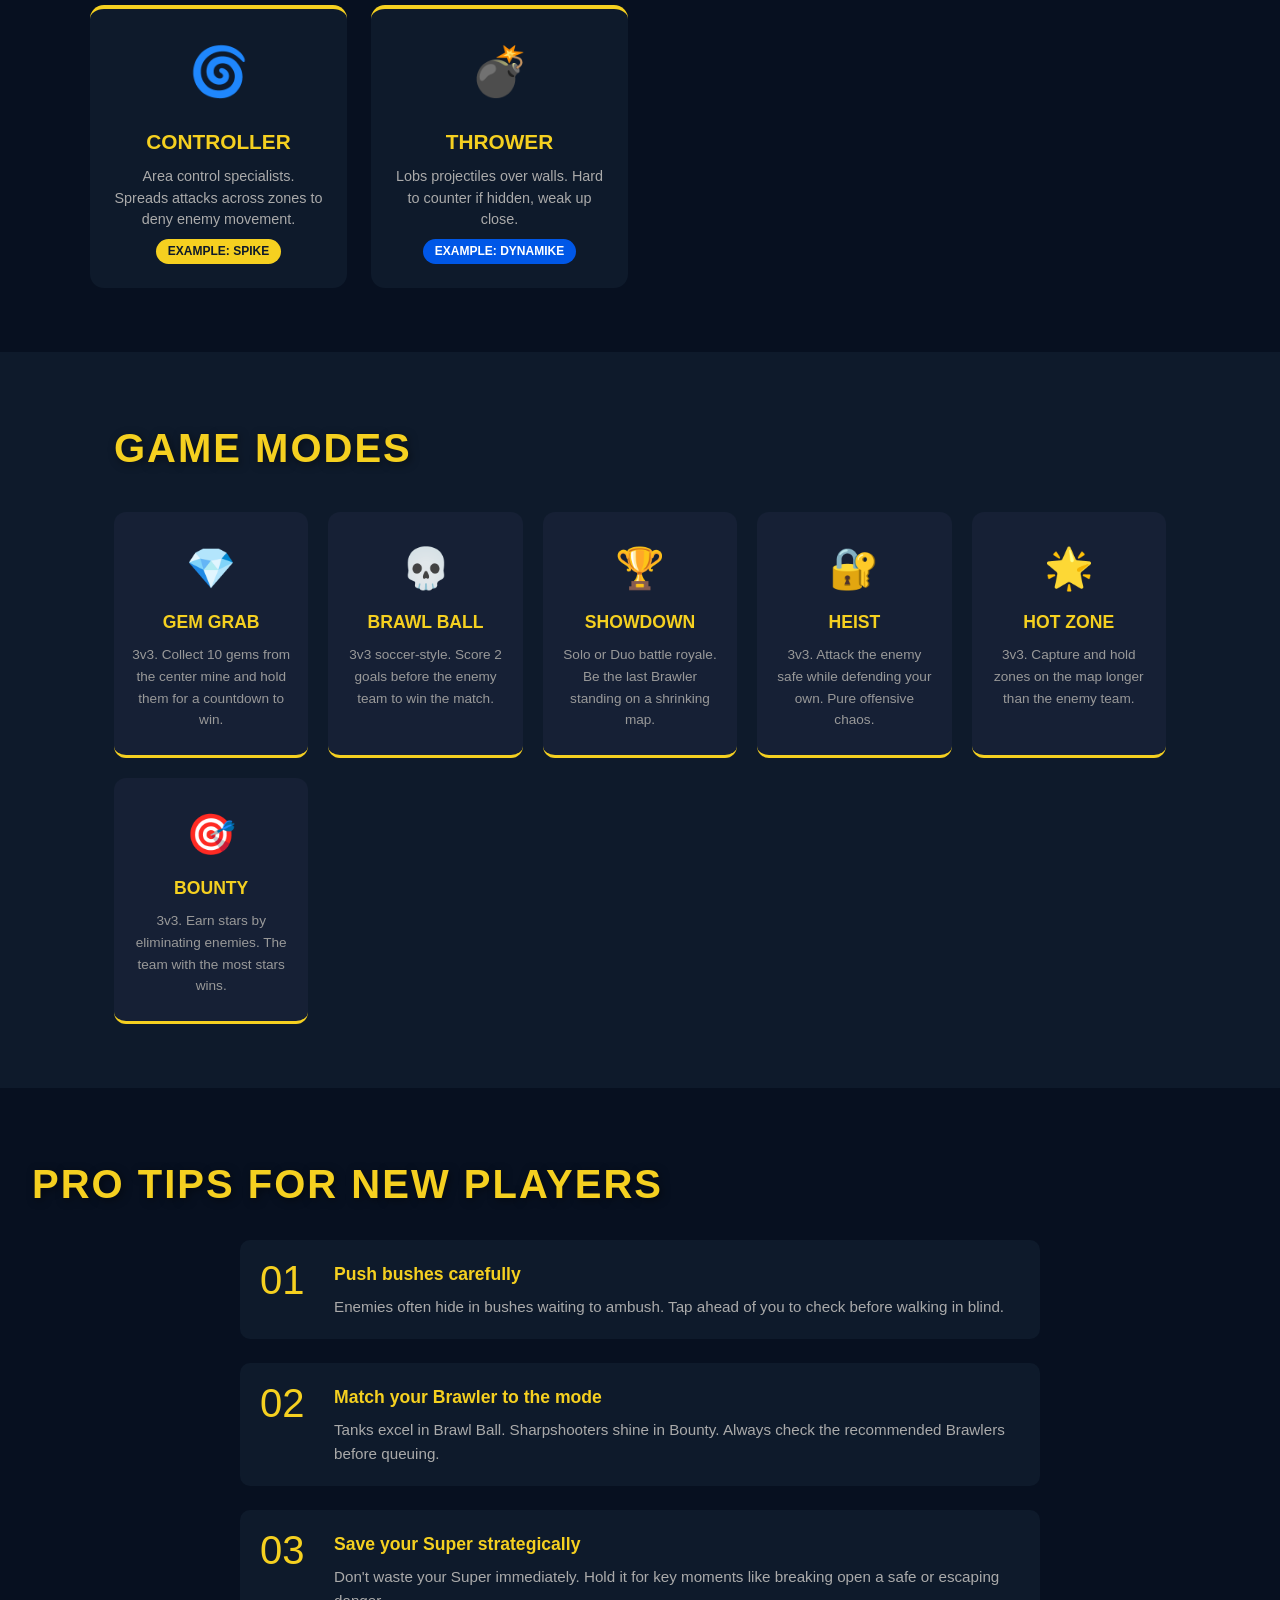
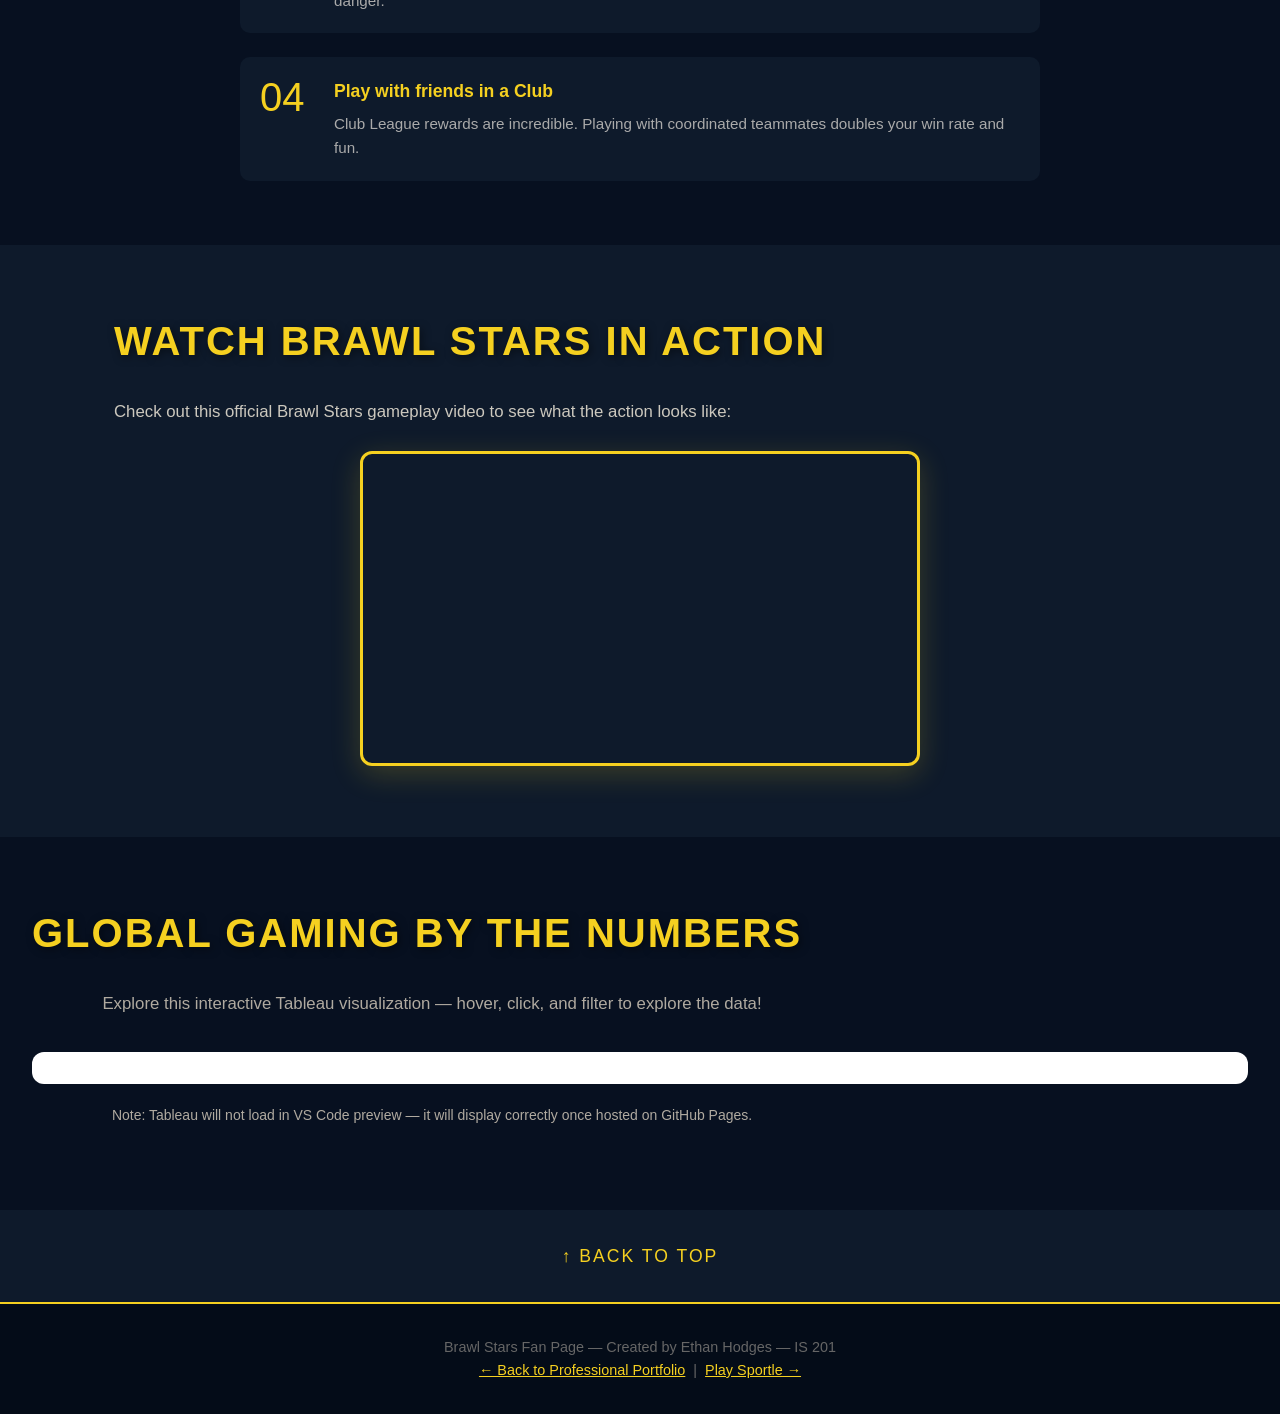
==== commit 7e9cb05a: "Revise index.html for Brawl Stars fan page Updated the title and stylesheet link, added custom style" ====
--- a/index.html
+++ b/index.html
@@ -1,30 +1,299 @@
 <!DOCTYPE html>
 <html lang="en">
 <head>
-    <meta charset="UTF-8">
-    <meta name="viewport" content="width=device-width, initial-scale=1.0">
-    <title>Brawl Stars Page</title>
-    <link rel="stylesheet" href="styles.css">
+  <meta charset="UTF-8"/>
+  <meta name="viewport" content="width=device-width, initial-scale=1.0"/>
+  <title>Brawl Stars Fan Page</title>
+  <link rel="stylesheet" href="styles2 (2).css"/>
+  <style>
+/* styles2.css — Custom stylesheet for Brawl Stars Scratch Page */
+* { margin: 0; padding: 0; box-sizing: border-box; }
+body { font-family: 'Segoe UI', 'Arial Rounded MT Bold', Arial, sans-serif; background-color: #0e1a2b; color: #e8e0d0; line-height: 1.6; }
+.bs-header { background: linear-gradient(160deg, #1b2d4f 0%, #0e1a2b 60%); border-bottom: 4px solid #f5d020; padding: 2rem 1.5rem 1.5rem; text-align: center; position: relative; }
+.bs-logo-area { margin-bottom: 1rem; }
+.bs-text-logo { font-family: 'Impact', 'Arial Narrow', sans-serif; font-size: clamp(2rem, 6vw, 3.5rem); color: #f5d020; letter-spacing: 6px; text-transform: uppercase; text-shadow: 3px 3px 0px #000, 0 0 30px rgba(245,208,32,0.5); margin-bottom: 0.25rem; }
+.bs-text-logo-star { color: #c9a84c; font-size: 0.7em; vertical-align: middle; }
+.tagline { font-size: 1rem; color: #f5d020; letter-spacing: 3px; text-transform: uppercase; margin-top: 0.5rem; font-family: 'Impact', Arial Narrow, sans-serif; }
+.bs-nav { display: flex; flex-wrap: wrap; justify-content: center; gap: 0.5rem; margin-top: 1rem; }
+.bs-nav a { color: #fff; text-decoration: none; background: rgba(255,255,255,0.1); padding: 6px 14px; border-radius: 20px; font-size: 0.85rem; font-weight: bold; transition: background 0.2s, color 0.2s; border: 1px solid rgba(245,208,32,0.3); }
+.bs-nav a:hover { background: #f5d020; color: #0e1a2b; }
+.bs-section { max-width: 1100px; margin: 0 auto; padding: 4rem 1.5rem; }
+.bs-dark { max-width: 100%; background: #071020; padding: 4rem 2rem; }
+.bs-dark .bs-section { max-width: 1100px; margin: 0 auto; padding: 0; }
+.bs-heading { font-family: 'Impact', 'Arial Narrow', sans-serif; font-size: 2.5rem; color: #f5d020; text-transform: uppercase; letter-spacing: 2px; margin-bottom: 1.5rem; text-shadow: 2px 2px 8px rgba(0,0,0,0.5); }
+.bs-heading.light { color: #f5d020; }
+.bs-subheading { font-family: 'Impact', 'Arial Narrow', sans-serif; font-size: 1.5rem; color: #f5a623; margin: 1.5rem 0 0.75rem; text-transform: uppercase; letter-spacing: 1px; }
+.bs-text { font-family: 'Segoe UI', Arial, sans-serif; font-size: 1.05rem; color: #ccc8be; max-width: 800px; margin-bottom: 1rem; line-height: 1.8; }
+.bs-text.light { color: #b0aaa0; }
+.bs-ol { font-family: 'Segoe UI', Arial, sans-serif; color: #e8e0d0; padding-left: 1.5rem; margin-bottom: 1.5rem; }
+.bs-ol > li { font-size: 1.05rem; margin-bottom: 0.75rem; font-weight: bold; color: #f5d020; }
+.bs-ul { list-style-type: disc; padding-left: 1.5rem; margin-top: 0.4rem; }
+.bs-ul li { font-size: 0.95rem; color: #c8c4b8; font-weight: normal; margin-bottom: 0.25rem; }
+.brawler-grid { display: grid; grid-template-columns: repeat(auto-fit, minmax(220px, 1fr)); gap: 1.5rem; margin-top: 2rem; max-width: 1100px; margin-left: auto; margin-right: auto; }
+.brawler-card { background: #0e1a2b; border-radius: 14px; padding: 1.5rem; text-align: center; border-top: 4px solid #f5d020; transition: transform 0.25s ease, box-shadow 0.25s ease; }
+.brawler-card:hover { transform: translateY(-6px); box-shadow: 0 12px 30px rgba(245,208,32,0.2); }
+.brawler-card h4 { font-family: 'Impact', Arial Narrow, sans-serif; font-size: 1.3rem; color: #f5d020; text-transform: uppercase; margin-bottom: 0.5rem; }
+.brawler-card p { font-size: 0.9rem; color: #aaa; line-height: 1.5; }
+.brawler-img { width: 80px; height: 80px; object-fit: contain; margin-bottom: 0.75rem; }
+.brawler-fallback { font-size: 3rem; display: none; justify-content: center; align-items: center; width: 80px; height: 80px; margin: 0 auto 0.75rem; }
+.rarity-badge { display: inline-block; padding: 3px 12px; border-radius: 20px; font-size: 0.75rem; font-weight: bold; margin-top: 0.5rem; text-transform: uppercase; }
+.common { background: #888; color: #fff; }
+.rare { background: #00a8ff; color: #fff; }
+.super-rare { background: #0057e7; color: #fff; }
+.epic { background: #7b00cc; color: #fff; }
+.mythic { background: #e91e63; color: #fff; }
+.legendary { background: #f5d020; color: #0e1a2b; }
+.modes-grid { display: grid; grid-template-columns: repeat(auto-fit, minmax(180px, 1fr)); gap: 1.25rem; margin-top: 2rem; }
+.mode-card { background: #162035; border-radius: 12px; padding: 1.5rem 1rem; text-align: center; border-bottom: 3px solid #f5d020; transition: transform 0.2s; }
+.mode-card:hover { transform: scale(1.04); }
+.mode-icon { font-size: 2.5rem; margin-bottom: 0.5rem; }
+.mode-card h4 { font-family: 'Impact', Arial Narrow, sans-serif; color: #f5d020; font-size: 1.1rem; text-transform: uppercase; margin-bottom: 0.5rem; }
+.mode-card p { font-size: 0.85rem; color: #999; }
+.tips-list { max-width: 800px; margin: 0 auto; display: flex; flex-direction: column; gap: 1.5rem; }
+.tip-item { display: flex; align-items: flex-start; gap: 1.5rem; background: #0e1a2b; padding: 1.25rem; border-radius: 10px; }
+.tip-num { font-family: 'Impact', Arial Narrow, sans-serif; font-size: 2.5rem; color: #f5d020; line-height: 1; min-width: 50px; }
+.tip-item h4 { font-family: 'Segoe UI', Arial, sans-serif; color: #f5d020; font-size: 1.1rem; margin-bottom: 0.4rem; }
+.tip-item p { font-size: 0.95rem; color: #aaa; }
+.video-wrap { text-align: center; margin-top: 1.5rem; }
+.video-wrap iframe { max-width: 100%; border-radius: 12px; border: 3px solid #f5d020; box-shadow: 0 8px 30px rgba(245,208,32,0.2); }
+.tableau-wrap { margin-top: 2rem; background: #fff; border-radius: 12px; overflow: hidden; padding: 1rem; }
+.back-to-top { text-align: center; padding: 2rem; background: #0e1a2b; }
+.back-to-top a { color: #f5d020; font-family: 'Impact', Arial Narrow, sans-serif; font-size: 1.1rem; letter-spacing: 2px; text-decoration: none; text-transform: uppercase; transition: opacity 0.2s; }
+.back-to-top a:hover { opacity: 0.7; }
+.bs-footer { background: #040c18; text-align: center; padding: 2rem; font-size: 0.9rem; color: #666; border-top: 2px solid #f5d020; }
+@media (max-width: 600px) { .bs-heading { font-size: 1.8rem; } .brawler-grid, .modes-grid { grid-template-columns: 1fr 1fr; } .tip-item { flex-direction: column; gap: 0.5rem; } }
+  </style>
 </head>
 <body>
-    <header>
-        <h1>Brawl Stars</h1>
-        <nav>
-            <ul>
-                <li><a href="home.html">Home</a></li>
-                <li><a href="index.html">About</a></li>
-                <li><a href="contact.html">Contact</a></li>
-            </ul>
-        </nav>
-    </header>
-    <main>
-        <section>
-            <h2>The Game</h2>
-            <p>Brawl Stars is a multiplayer online battle game developed and published by Supercell.</p>
-        </section>
-    </main>
-    <footer>
-        <p>&copy; 2026 Brawl Stars</p>
-    </footer>
+
+  <!-- On-page anchor target at the very top -->
+  <a id="top"></a>
+
+  <!-- Header / Nav -->
+  <div class="bs-header">
+    <div class="bs-logo-area">
+      <div class="bs-text-logo">
+        <span class="bs-text-logo-star">★</span> BRAWL STARS <span class="bs-text-logo-star">★</span>
+      </div>
+      <p class="tagline">The Ultimate Brawler Experience</p>
+    </div>
+    <nav class="bs-nav">
+      <a href="#about">About</a>
+      <a href="#brawlers">Brawlers</a>
+      <a href="#gamemodes">Game Modes</a>
+      <a href="#tips">Tips</a>
+      <a href="#watch">Watch</a>
+      <a href="#stats">Stats</a>
+      <a href="professional.html">← Back to Portfolio</a>
+      <a href="app.html">🎮 Play Sportle</a>
+    </nav>
+  </div>
+
+  <!-- About Section -->
+  <div id="about" class="bs-section">
+    <h2 class="bs-heading">What is Brawl Stars?</h2>
+    <p class="bs-text">
+      Brawl Stars is a fast-paced multiplayer mobile game developed by <strong>Supercell</strong>, released globally in December 2018.
+      Players choose from a roster of unique characters called <em>Brawlers</em>, each with distinct attacks and abilities.
+      Matches are quick — typically 2–3 minutes — making it perfect for on-the-go gaming.
+    </p>
+    <p class="bs-text">
+      With over <strong>80+ Brawlers</strong>, 15+ game modes, and seasonal events, there's always something new to master.
+      Whether you prefer solo play, duo matches, or 3v3 team fights, Brawl Stars has a mode for you.
+    </p>
+
+    <!-- Ordered list with embedded unordered list — REQUIRED ELEMENT -->
+    <h3 class="bs-subheading">Why Players Love Brawl Stars</h3>
+    <ol class="bs-ol">
+      <li>
+        Fast and accessible gameplay
+        <ul class="bs-ul">
+          <li>Matches last only 2–3 minutes</li>
+          <li>Easy to learn, hard to master</li>
+          <li>Free to play on iOS and Android</li>
+        </ul>
+      </li>
+      <li>
+        Diverse Brawler roster
+        <ul class="bs-ul">
+          <li>Common, Rare, Super Rare, Epic, Mythic, and Legendary rarities</li>
+          <li>Each Brawler has unique stats, a Super, and Gadgets</li>
+          <li>New Brawlers added every season</li>
+        </ul>
+      </li>
+      <li>
+        Competitive depth
+        <ul class="bs-ul">
+          <li>Ranked mode with progressive tiers</li>
+          <li>World Championship esports circuit</li>
+          <li>Club League for team competition</li>
+        </ul>
+      </li>
+    </ol>
+  </div>
+
+  <!-- Brawlers Section -->
+  <div id="brawlers" class="bs-section bs-dark">
+    <h2 class="bs-heading light">Meet the Brawlers</h2>
+    <p class="bs-text light">Each Brawler belongs to a class that defines their role in battle.</p>
+
+    <div class="brawler-grid">
+      <div class="brawler-card tank">
+        <img src="https://cdn.brawlstars.com/brawler/bull/avatar/bull_ava_base.png" 
+             onerror="this.style.display='none'; this.nextElementSibling.style.display='flex'" 
+             alt="Tank Brawler" class="brawler-img"/>
+        <div class="brawler-fallback">🐂</div>
+        <h4>Tank</h4>
+        <p>High health, close-range damage. Charges into enemies and dominates tight spaces.</p>
+        <span class="rarity-badge common">Example: Bull</span>
+      </div>
+      <div class="brawler-card sharpshooter">
+        <img src="https://cdn.brawlstars.com/brawler/colt/avatar/colt_ava_base.png"
+             onerror="this.style.display='none'; this.nextElementSibling.style.display='flex'"
+             alt="Sharpshooter" class="brawler-img"/>
+        <div class="brawler-fallback">🔫</div>
+        <h4>Sharpshooter</h4>
+        <p>Long range, high damage. Stays back and picks off enemies from a distance.</p>
+        <span class="rarity-badge rare">Example: Colt</span>
+      </div>
+      <div class="brawler-card assassin">
+        <div class="brawler-fallback" style="display:flex">⚡</div>
+        <h4>Assassin</h4>
+        <p>Fast, high burst damage. Dashes in, eliminates a target, and escapes quickly.</p>
+        <span class="rarity-badge epic">Example: Leon</span>
+      </div>
+      <div class="brawler-card support">
+        <div class="brawler-fallback" style="display:flex">💚</div>
+        <h4>Support</h4>
+        <p>Heals allies and controls the battlefield. Essential for coordinated team play.</p>
+        <span class="rarity-badge mythic">Example: Poco</span>
+      </div>
+      <div class="brawler-card controller">
+        <div class="brawler-fallback" style="display:flex">🌀</div>
+        <h4>Controller</h4>
+        <p>Area control specialists. Spreads attacks across zones to deny enemy movement.</p>
+        <span class="rarity-badge legendary">Example: Spike</span>
+      </div>
+      <div class="brawler-card thrower">
+        <div class="brawler-fallback" style="display:flex">💣</div>
+        <h4>Thrower</h4>
+        <p>Lobs projectiles over walls. Hard to counter if hidden, weak up close.</p>
+        <span class="rarity-badge super-rare">Example: Dynamike</span>
+      </div>
+    </div>
+  </div>
+
+  <!-- Game Modes Section -->
+  <div id="gamemodes" class="bs-section">
+    <h2 class="bs-heading">Game Modes</h2>
+    <div class="modes-grid">
+      <div class="mode-card">
+        <div class="mode-icon">💎</div>
+        <h4>Gem Grab</h4>
+        <p>3v3. Collect 10 gems from the center mine and hold them for a countdown to win.</p>
+      </div>
+      <div class="mode-card">
+        <div class="mode-icon">💀</div>
+        <h4>Brawl Ball</h4>
+        <p>3v3 soccer-style. Score 2 goals before the enemy team to win the match.</p>
+      </div>
+      <div class="mode-card">
+        <div class="mode-icon">🏆</div>
+        <h4>Showdown</h4>
+        <p>Solo or Duo battle royale. Be the last Brawler standing on a shrinking map.</p>
+      </div>
+      <div class="mode-card">
+        <div class="mode-icon">🔐</div>
+        <h4>Heist</h4>
+        <p>3v3. Attack the enemy safe while defending your own. Pure offensive chaos.</p>
+      </div>
+      <div class="mode-card">
+        <div class="mode-icon">🌟</div>
+        <h4>Hot Zone</h4>
+        <p>3v3. Capture and hold zones on the map longer than the enemy team.</p>
+      </div>
+      <div class="mode-card">
+        <div class="mode-icon">🎯</div>
+        <h4>Bounty</h4>
+        <p>3v3. Earn stars by eliminating enemies. The team with the most stars wins.</p>
+      </div>
+    </div>
+  </div>
+
+  <!-- Tips Section -->
+  <div id="tips" class="bs-section bs-dark">
+    <h2 class="bs-heading light">Pro Tips for New Players</h2>
+    <div class="tips-list">
+      <div class="tip-item">
+        <span class="tip-num">01</span>
+        <div>
+          <h4>Push bushes carefully</h4>
+          <p>Enemies often hide in bushes waiting to ambush. Tap ahead of you to check before walking in blind.</p>
+        </div>
+      </div>
+      <div class="tip-item">
+        <span class="tip-num">02</span>
+        <div>
+          <h4>Match your Brawler to the mode</h4>
+          <p>Tanks excel in Brawl Ball. Sharpshooters shine in Bounty. Always check the recommended Brawlers before queuing.</p>
+        </div>
+      </div>
+      <div class="tip-item">
+        <span class="tip-num">03</span>
+        <div>
+          <h4>Save your Super strategically</h4>
+          <p>Don't waste your Super immediately. Hold it for key moments like breaking open a safe or escaping danger.</p>
+        </div>
+      </div>
+      <div class="tip-item">
+        <span class="tip-num">04</span>
+        <div>
+          <h4>Play with friends in a Club</h4>
+          <p>Club League rewards are incredible. Playing with coordinated teammates doubles your win rate and fun.</p>
+        </div>
+      </div>
+    </div>
+  </div>
+
+  <!-- Watch / YouTube Section — REQUIRED embedded video -->
+  <div id="watch" class="bs-section">
+    <h2 class="bs-heading">Watch Brawl Stars in Action</h2>
+    <p class="bs-text">Check out this official Brawl Stars gameplay video to see what the action looks like:</p>
+    <div class="video-wrap">
+      <iframe 
+        width="560" 
+        height="315" 
+        src="https://www.youtube.com/embed/aAvoNk-joZI" 
+        title="Brawl Stars Gameplay" 
+        frameborder="0" 
+        allow="accelerometer; autoplay; clipboard-write; encrypted-media; gyroscope; picture-in-picture; web-share" 
+        allowfullscreen>
+      </iframe>
+    </div>
+  </div>
+
+  <!-- Tableau Stats Section — REQUIRED embedded Tableau -->
+  <div id="stats" class="bs-section bs-dark">
+    <h2 class="bs-heading light">Global Gaming by the Numbers</h2>
+    <p class="bs-text light" style="text-align:center;">Explore this interactive Tableau visualization — hover, click, and filter to explore the data!</p>
+    <div class="tableau-wrap">
+      <div class='tableauPlaceholder' id='viz1776821551490' style='position: relative'><noscript><a href='#'><img alt='Dashboard: World Map 820 ' src='https:&#47;&#47;public.tableau.com&#47;static&#47;images&#47;3P&#47;3P4RDXJHR&#47;1_rss.png' style='border: none' /></a></noscript><object class='tableauViz' style='display:none;'><param name='host_url' value='https%3A%2F%2Fpublic.tableau.com%2F' /> <param name='embed_code_version' value='3' /> <param name='path' value='shared&#47;3P4RDXJHR' /> <param name='toolbar' value='yes' /><param name='static_image' value='https:&#47;&#47;public.tableau.com&#47;static&#47;images&#47;3P&#47;3P4RDXJHR&#47;1.png' /> <param name='animate_transition' value='yes' /><param name='display_static_image' value='yes' /><param name='display_spinner' value='yes' /><param name='display_overlay' value='yes' /><param name='display_count' value='yes' /><param name='language' value='en-US' /></object></div><script type='text/javascript'>var divElement = document.getElementById('viz1776821551490'); var vizElement = divElement.getElementsByTagName('object')[0]; vizElement.style.width='820px';vizElement.style.height='577px'; var scriptElement = document.createElement('script'); scriptElement.src = 'https://public.tableau.com/javascripts/api/viz_v1.js'; vizElement.parentNode.insertBefore(scriptElement, vizElement);</script>
+    </div>
+    <p class="bs-text light" style="text-align:center; margin-top:1rem;">
+      <small>Note: Tableau will not load in VS Code preview — it will display correctly once hosted on GitHub Pages.</small>
+    </p>
+  </div>
+
+  <!-- Back to top anchor link — REQUIRED on-page anchor -->
+  <div class="back-to-top">
+    <a href="#top">↑ Back to Top</a>
+  </div>
+
+  <!-- Footer -->
+  <div class="bs-footer">
+    <p>Brawl Stars Fan Page &mdash; Created by Ethan Hodges &mdash; IS 201</p>
+    <p><a href="professional.html" style="color:#f5d020;">← Back to Professional Portfolio</a> &nbsp;|&nbsp; <a href="app.html" style="color:#f5d020;">Play Sportle →</a></p>
+  </div>
+
 </body>
-</html>+</html>
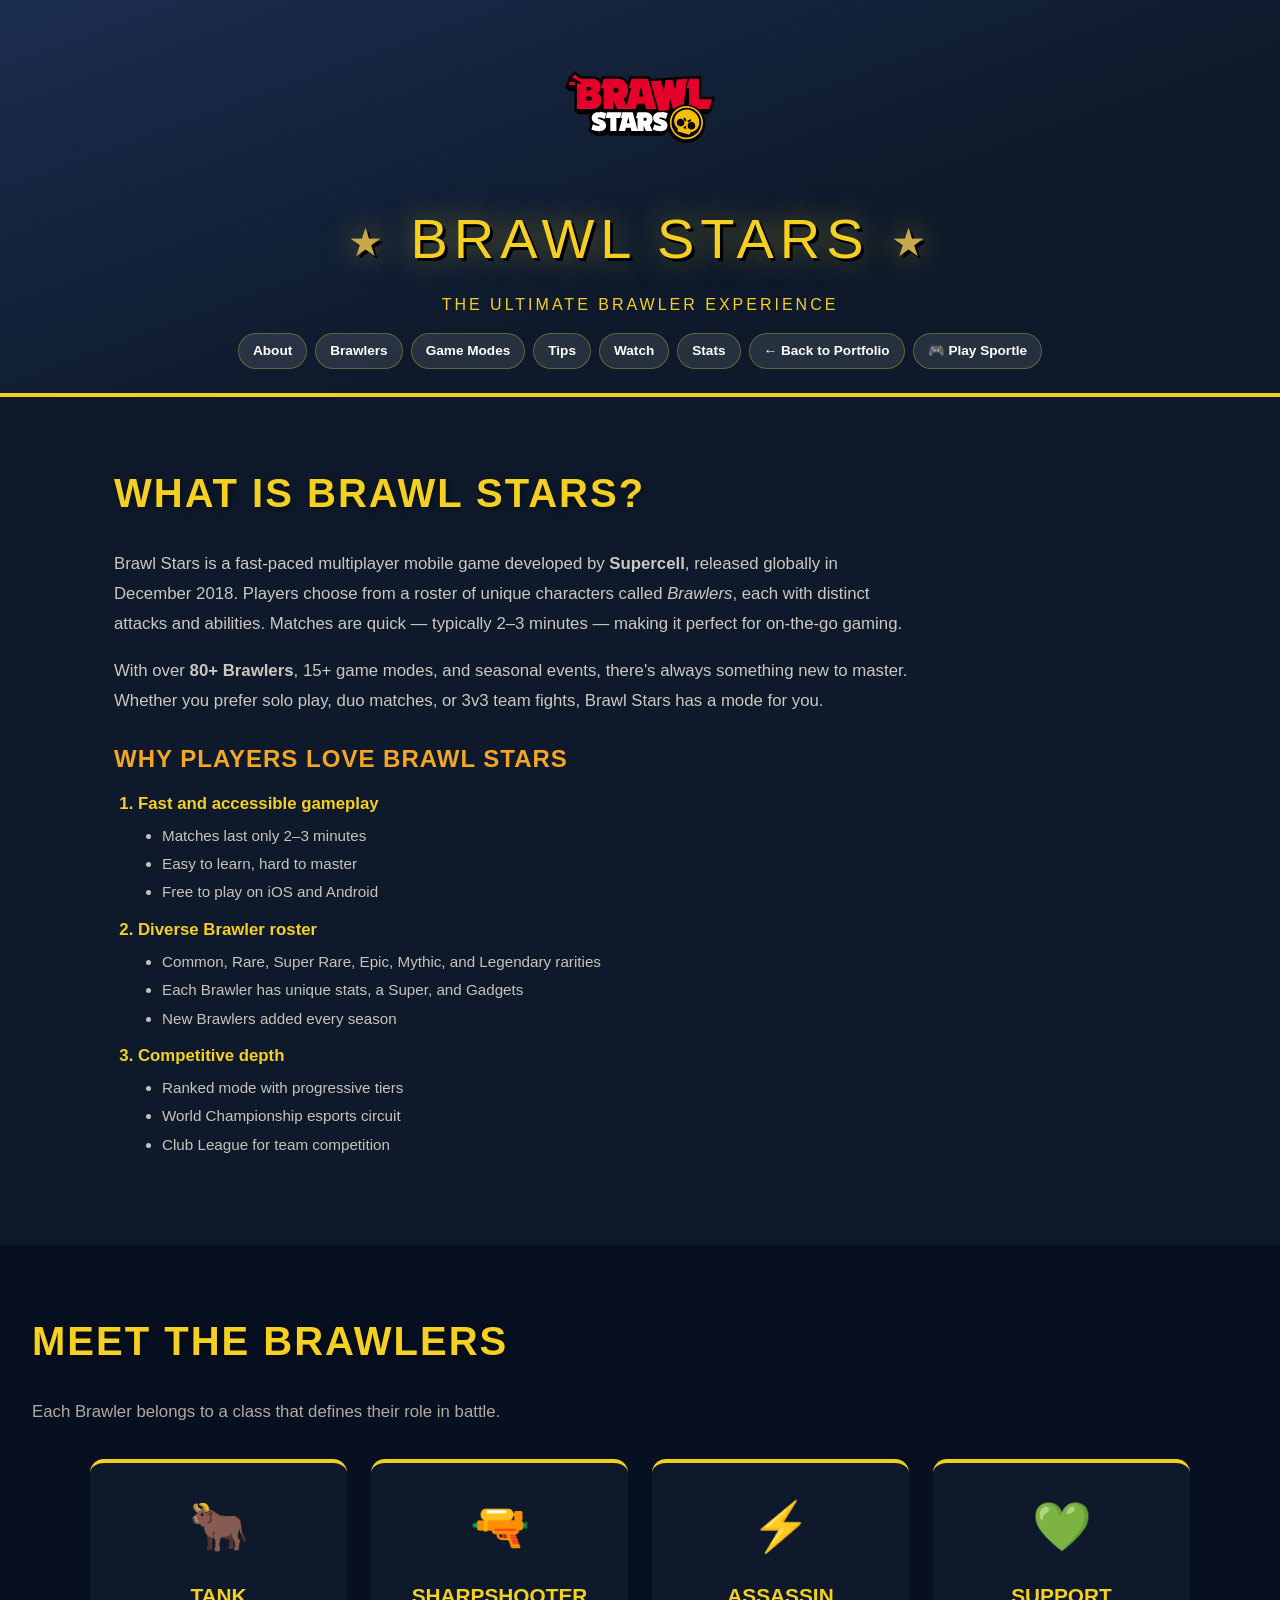
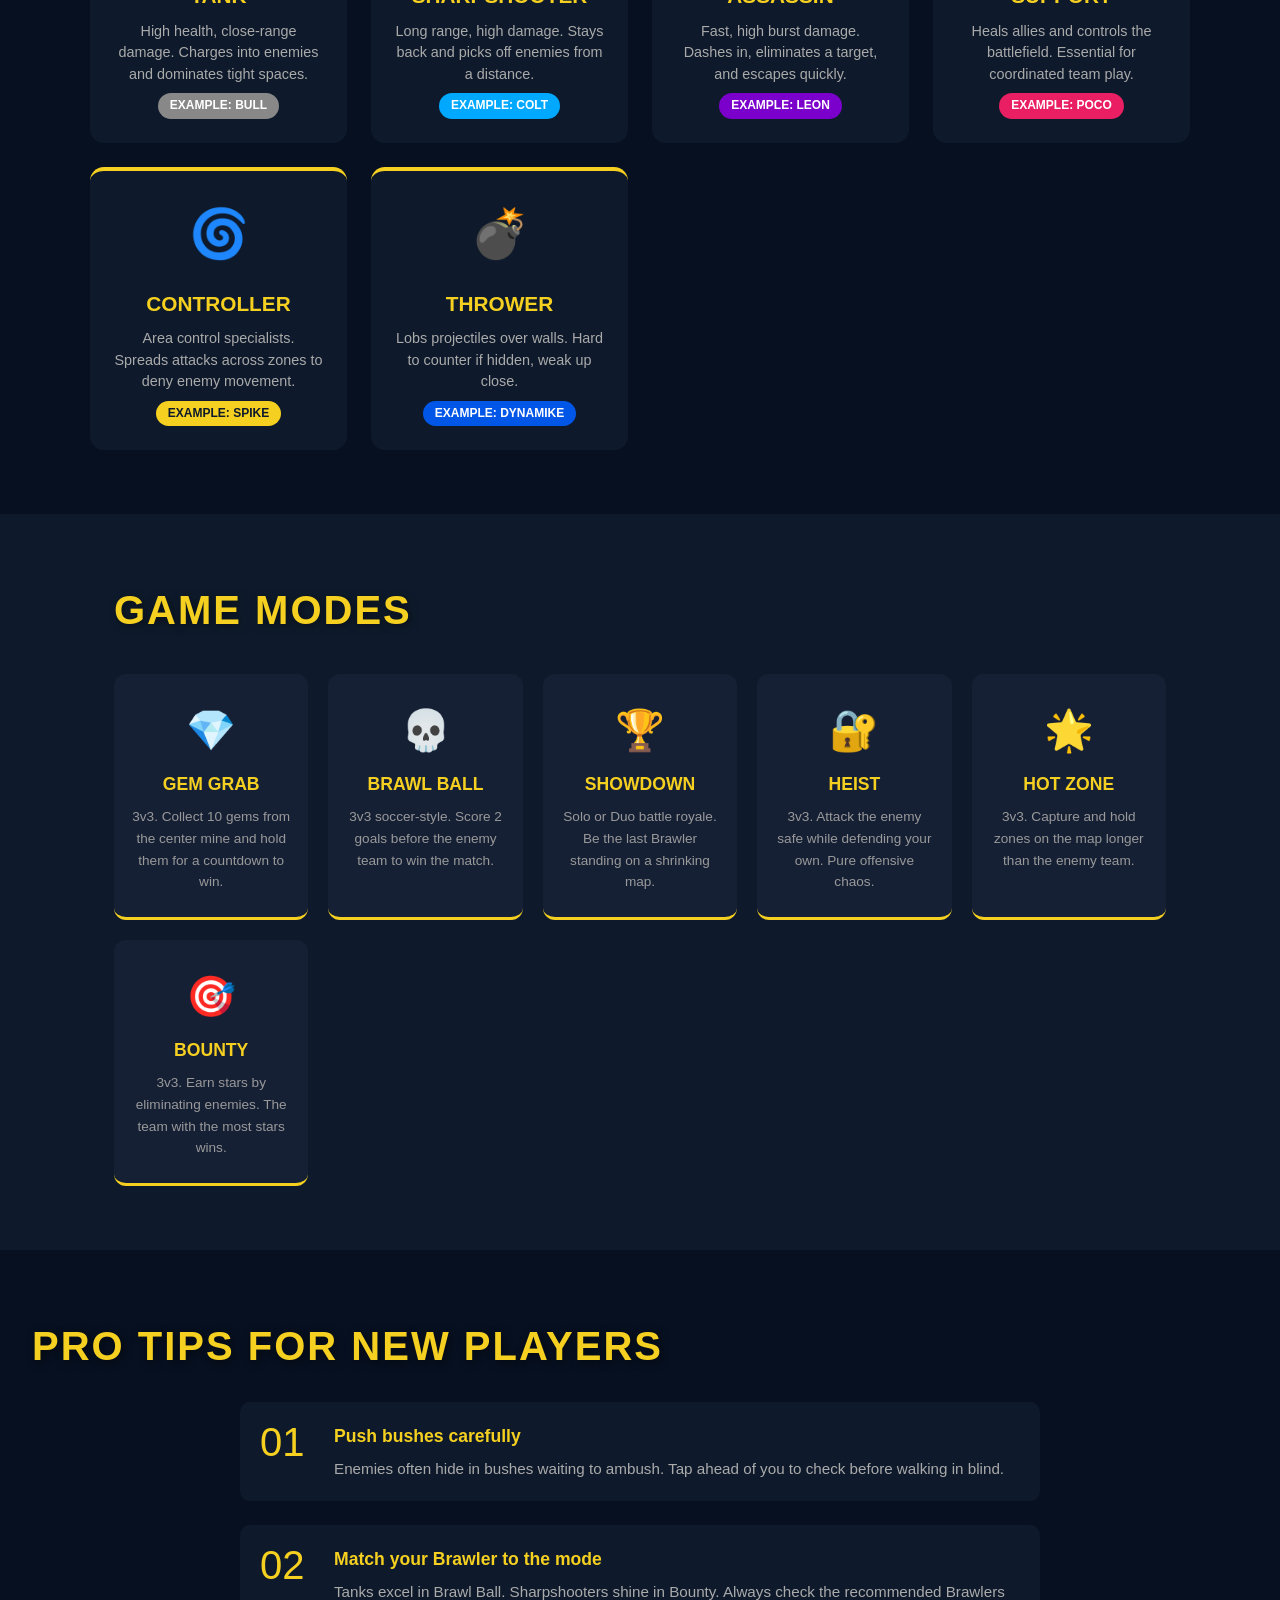
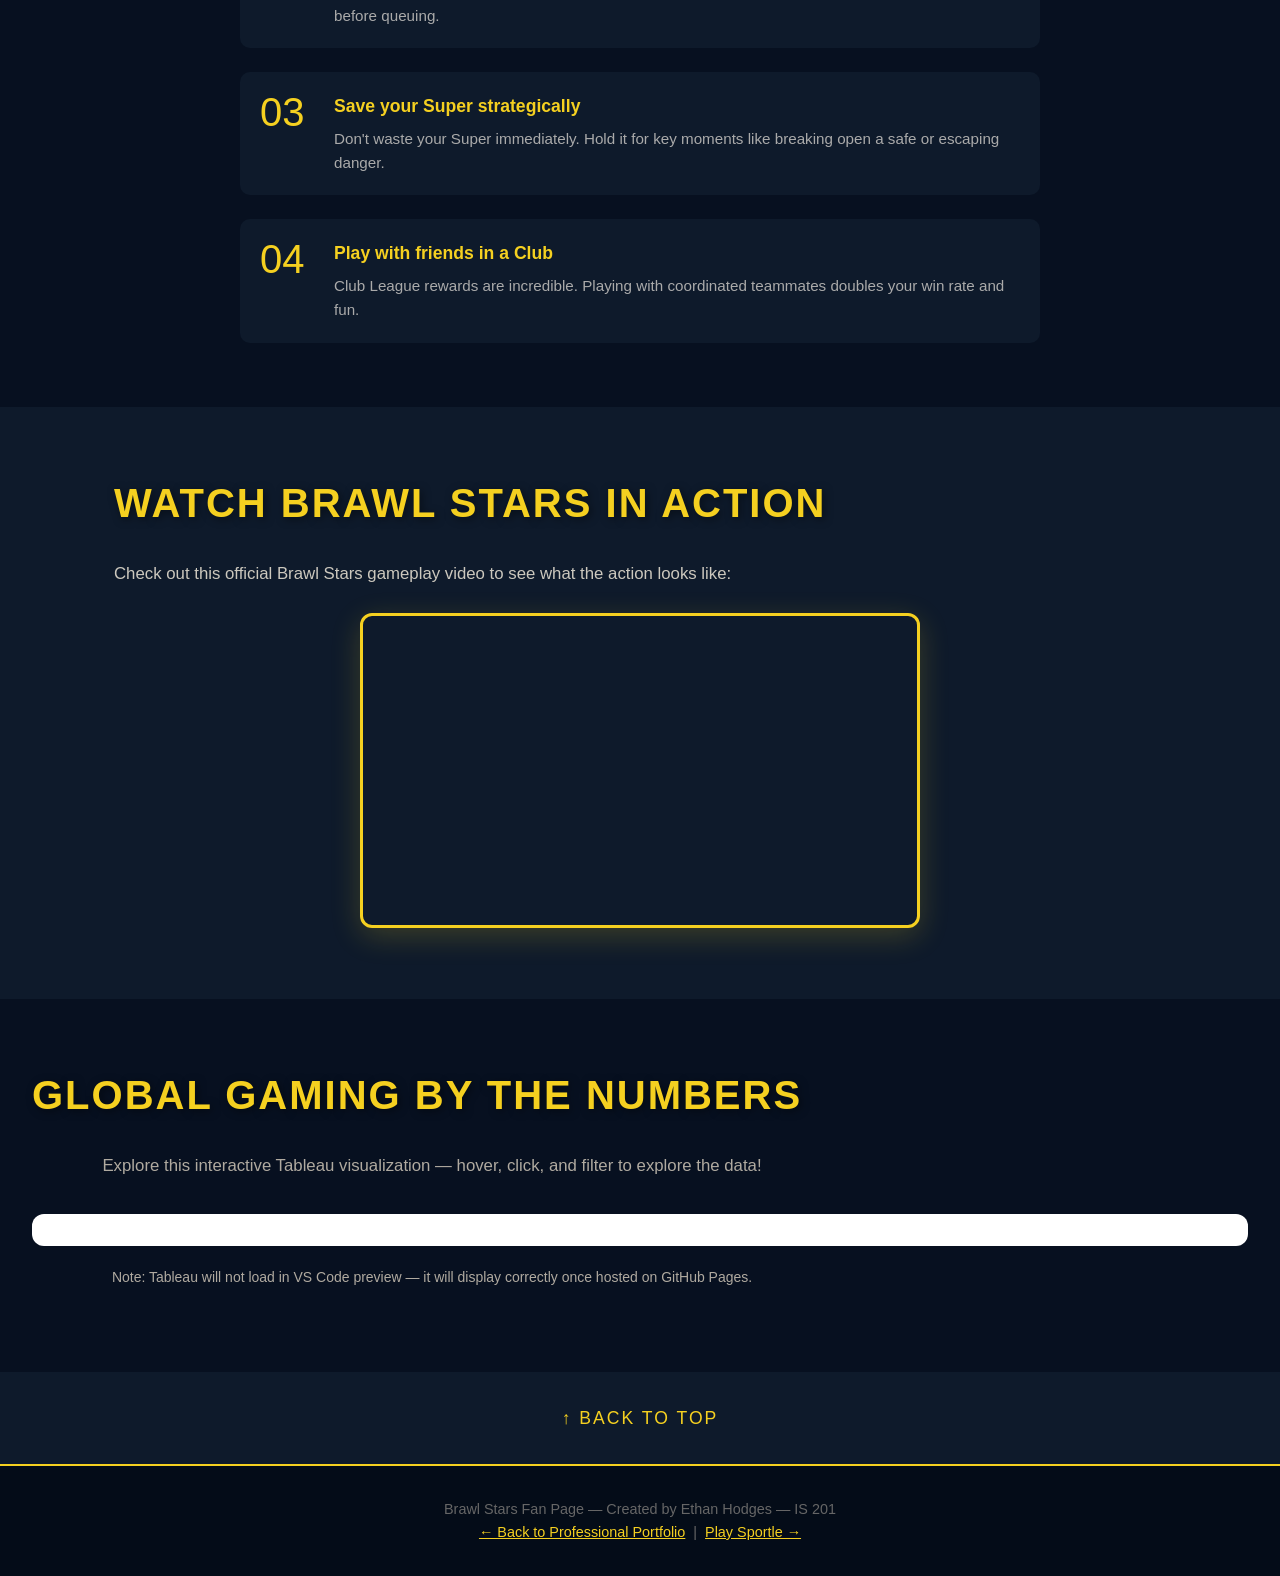
==== commit 95268b1e: "Add logo image to header section in index.html" ====
--- a/index.html
+++ b/index.html
@@ -72,6 +72,7 @@
   <!-- Header / Nav -->
   <div class="bs-header">
     <div class="bs-logo-area">
+      <img src="logo.svg" alt="Brawl Stars Logo" style="width:150px; height:150px; object-fit:contain; display:block; margin:0 auto 0.75rem;"/>
       <div class="bs-text-logo">
         <span class="bs-text-logo-star">★</span> BRAWL STARS <span class="bs-text-logo-star">★</span>
       </div>
@@ -84,7 +85,7 @@
       <a href="#tips">Tips</a>
       <a href="#watch">Watch</a>
       <a href="#stats">Stats</a>
-      <a href="professional.html">← Back to Portfolio</a>
+      <a href="prof.html">← Back to Portfolio</a>
       <a href="app.html">🎮 Play Sportle</a>
     </nav>
   </div>
@@ -292,7 +293,7 @@
   <!-- Footer -->
   <div class="bs-footer">
     <p>Brawl Stars Fan Page &mdash; Created by Ethan Hodges &mdash; IS 201</p>
-    <p><a href="professional.html" style="color:#f5d020;">← Back to Professional Portfolio</a> &nbsp;|&nbsp; <a href="app.html" style="color:#f5d020;">Play Sportle →</a></p>
+    <p><a href="home.html" style="color:#f5d020;">← Back to Professional Portfolio</a> &nbsp;|&nbsp; <a href="app.html" style="color:#f5d020;">Play Sportle →</a></p>
   </div>
 
 </body>
